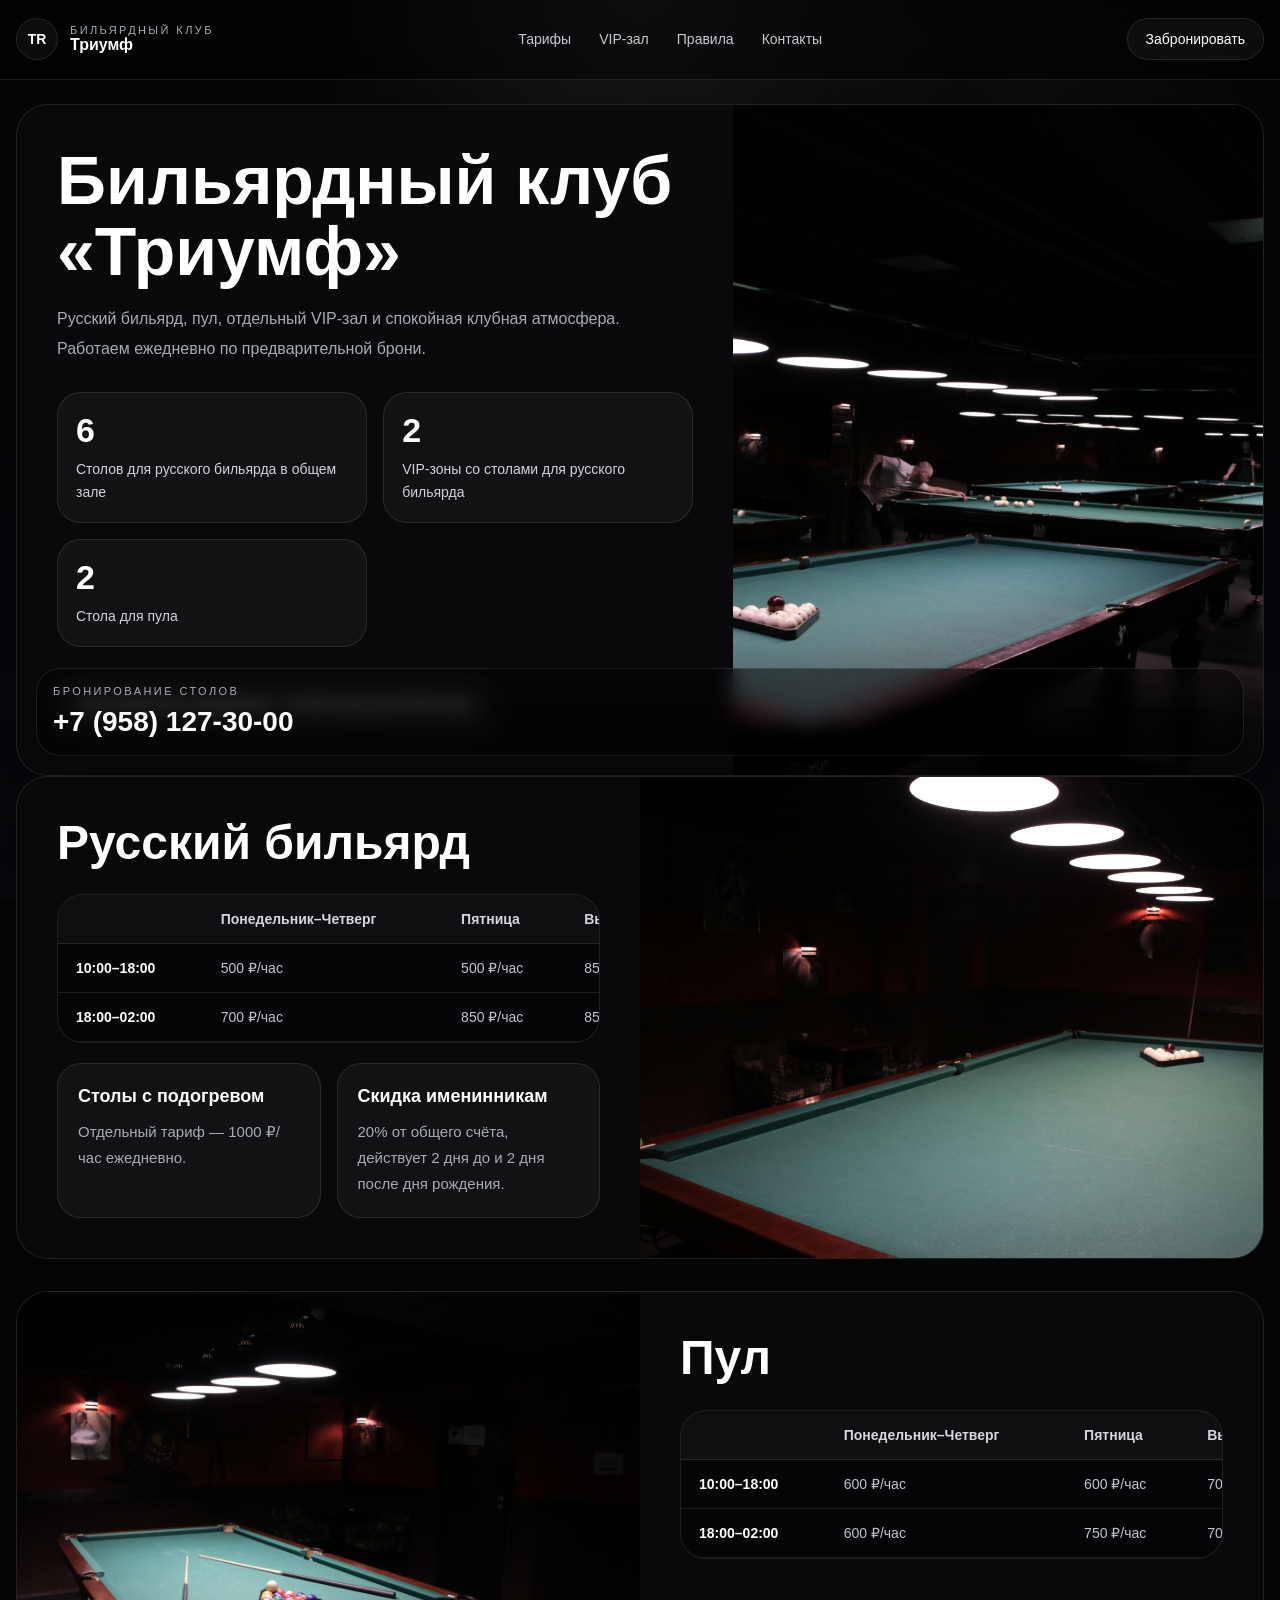
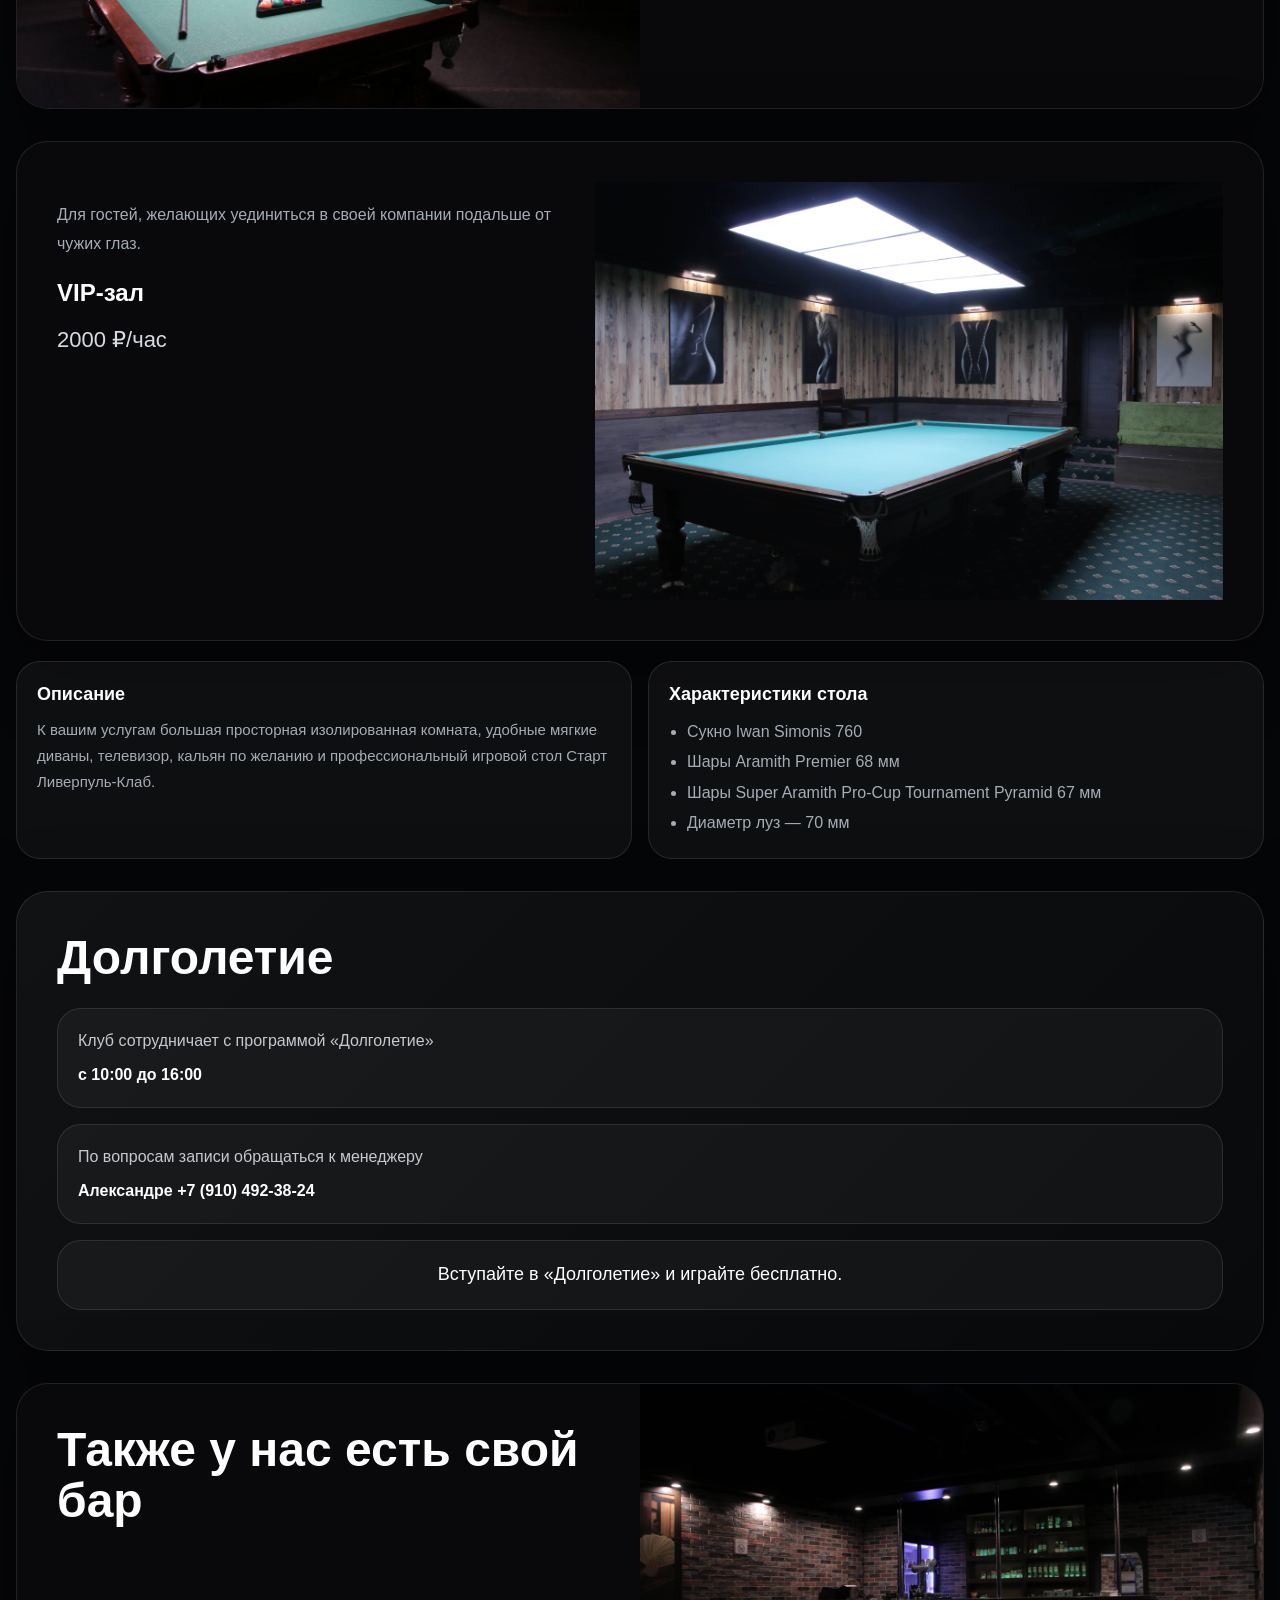
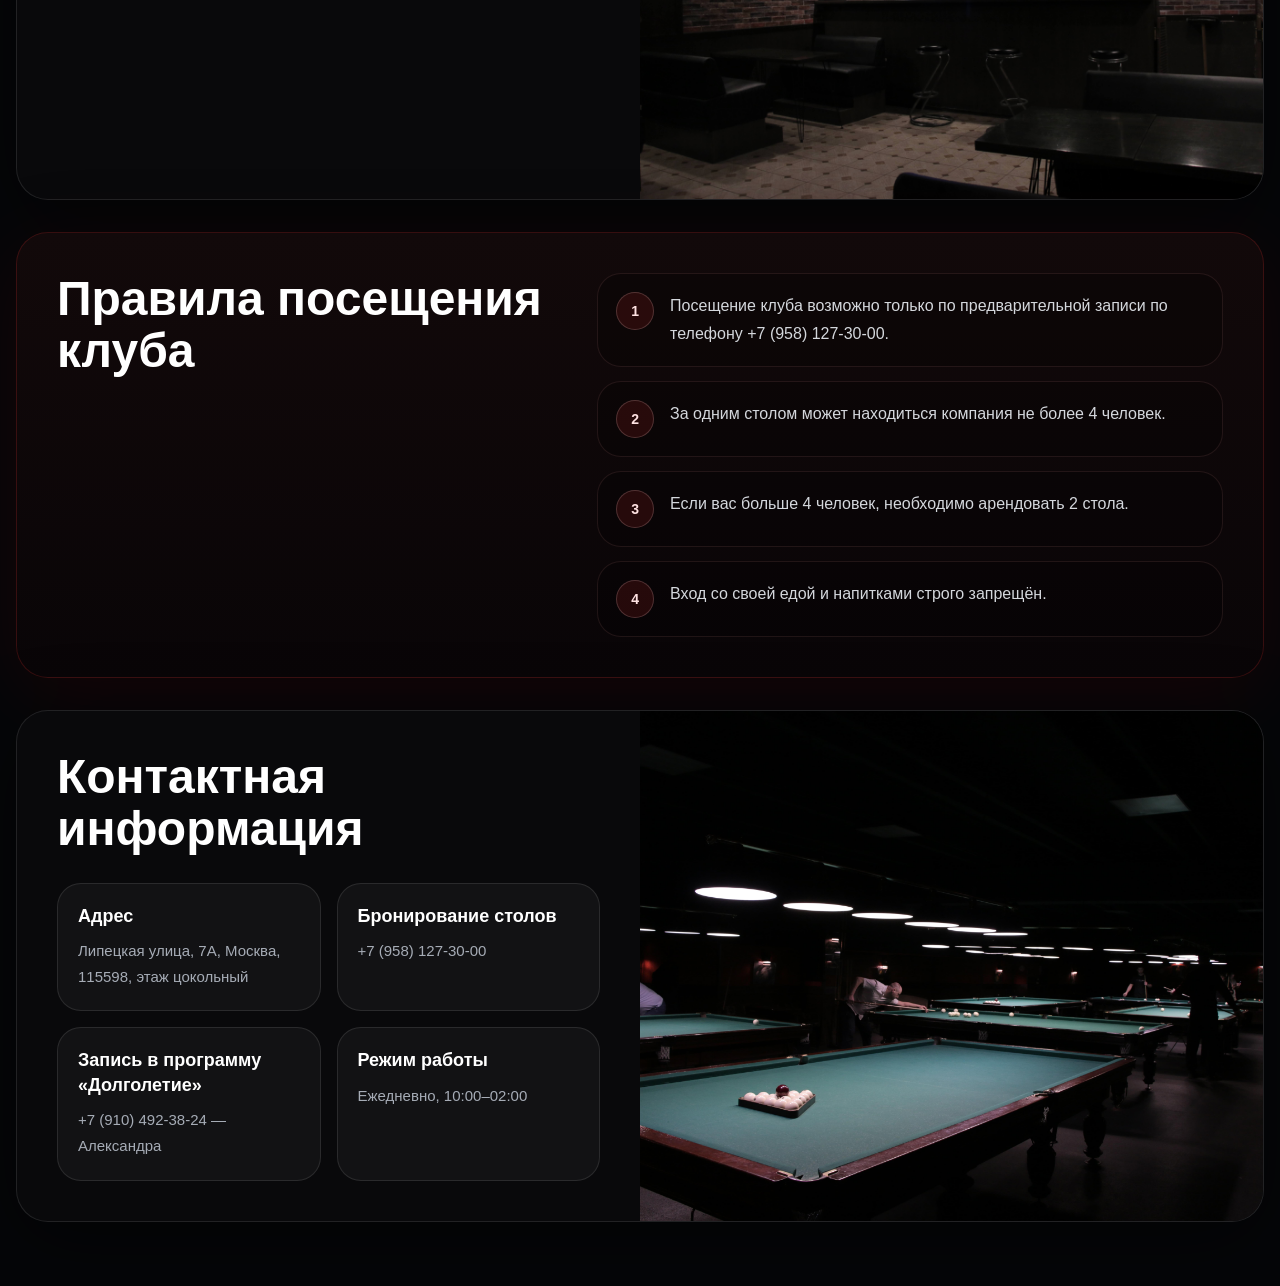
==== index.html @ 32a11c8e "Fix deploy" ====
<!doctype html>
<html lang="ru">
<head>
  <meta charset="UTF-8" />
  <meta name="viewport" content="width=device-width, initial-scale=1.0" />
  <meta name="description" content="Бильярдный клуб Триумф в Москве. Русский бильярд, пул, VIP-зал. Бронирование: +7 (958) 127-30-00. Липецкая улица 7А.">
  <title>Бильярдный клуб Триумф в Москве — русский бильярд, пул, VIP-зал</title>
  <link rel="stylesheet" href="style.css" />
</head>
<body>
  <!-- deploy test 1asdasd2фывфывфыв3 -->
  <div class="page-bg"></div>

  <header class="header">
    <div class="container header-inner">
      <a href="#top" class="logo">
        <span class="logo-mark">TR</span>
        <span class="logo-text">
          <span class="logo-top">Бильярдный клуб</span>
          <span class="logo-bottom">Триумф</span>
        </span>
      </a>

      <nav class="nav">
        <a href="#services">Тарифы</a>
        <a href="#vip">VIP-зал</a>
        <a href="#rules">Правила</a>
        <a href="#contacts">Контакты</a>
      </nav>

      <a href="tel:+79581273000" class="header-btn">Забронировать</a>

      <button class="burger" id="burgerBtn" aria-label="Открыть меню" aria-expanded="false">
        <span></span>
        <span></span>
        <span></span>
      </button>
    </div>

    <div class="mobile-menu" id="mobileMenu">
      <div class="mobile-menu-inner">
        <a href="#services" class="mobile-link">Тарифы</a>
        <a href="#vip" class="mobile-link">VIP-зал</a>
        <a href="#rules" class="mobile-link">Правила</a>
        <a href="#contacts" class="mobile-link">Контакты</a>
        <a href="tel:+79581273000" class="mobile-call">Позвонить в клуб</a>
      </div>
    </div>
  </header>

  <main id="top">
    <section class="hero section-first">
      <div class="container">
        <div class="hero-card">
          <div class="hero-grid">
            <div class="hero-content">
              <h1>Бильярдный клуб<br>«Триумф»</h1>
              <p class="hero-text">
                Русский бильярд, пул, отдельный VIP-зал и спокойная клубная атмосфера.
                Работаем ежедневно по предварительной брони.
              </p>

              <div class="stats-grid">
                <div class="stat-card">
                  <div class="stat-number">6</div>
                  <div class="stat-text">Столов для русского бильярда в общем зале</div>
                </div>
                <div class="stat-card">
                  <div class="stat-number">2</div>
                  <div class="stat-text">VIP-зоны со столами для русского бильярда</div>
                </div>
                <div class="stat-card">
                  <div class="stat-number">2</div>
                  <div class="stat-text">Стола для пула</div>
                </div>
              </div>

              <div class="work-badge">
                Клуб работает ежедневно с 10:00 утра до 02:00 ночи
              </div>
            </div>

            <div class="hero-image-wrap">
              <img src="images1/IMG_0149.JPG" alt="Бильярдный клуб Триумф" class="hero-image" loading="lazy>
              <div class="hero-overlay"></div>
              <div class="hero-contact">
                <div class="hero-contact-label">Бронирование столов</div>
                <div class="hero-contact-phone">+7 (958) 127-30-00</div>
              </div>
            </div>
          </div>
        </div>
      </div>
    </section>

    <section id="services" class="section">
      <div class="container">
        <div class="section-card">
          <div class="section-grid">
            <div class="section-info">
              <h2>Русский бильярд</h2>

              <div class="table-scroll">
                <table class="price-table">
                  <thead>
                    <tr>
                      <th></th>
                      <th>Понедельник–Четверг</th>
                      <th>Пятница</th>
                      <th>Выходные и праздники</th>
                    </tr>
                  </thead>
                  <tbody>
                    <tr>
                      <td>10:00–18:00</td>
                      <td>500 ₽/час</td>
                      <td>500 ₽/час</td>
                      <td>850 ₽/час</td>
                    </tr>
                    <tr>
                      <td>18:00–02:00</td>
                      <td>700 ₽/час</td>
                      <td>850 ₽/час</td>
                      <td>850 ₽/час</td>
                    </tr>
                  </tbody>
                </table>
              </div>

              <div class="small-cards two-cols">
                <div class="mini-card">
                  <div class="mini-title">Столы с подогревом</div>
                  <div class="mini-text">Отдельный тариф — 1000 ₽/час ежедневно.</div>
                </div>
                <div class="mini-card">
                  <div class="mini-title">Скидка именинникам</div>
                  <div class="mini-text">20% от общего счёта, действует 2 дня до и 2 дня после дня рождения.</div>
                </div>
              </div>
            </div>

            <div class="section-image-wrap">
              <img src="images1/IMG_0147.JPG" alt="Русский бильярд" class="section-image" loading="lazy>
              <div class="hero-overlay"></div>
            </div>
          </div>
        </div>
      </div>
    </section>

    <section class="section">
      <div class="container">
        <div class="section-card">
          <div class="section-grid reverse">
            <div class="section-info">
              <h2>Пул</h2>

              <div class="table-scroll">
                <table class="price-table">
                  <thead>
                    <tr>
                      <th></th>
                      <th>Понедельник–Четверг</th>
                      <th>Пятница</th>
                      <th>Выходные и праздники</th>
                    </tr>
                  </thead>
                  <tbody>
                    <tr>
                      <td>10:00–18:00</td>
                      <td>600 ₽/час</td>
                      <td>600 ₽/час</td>
                      <td>700 ₽/час</td>
                    </tr>
                    <tr>
                      <td>18:00–02:00</td>
                      <td>600 ₽/час</td>
                      <td>750 ₽/час</td>
                      <td>700 ₽/час</td>
                    </tr>
                  </tbody>
                </table>
              </div>
            </div>

            <div class="section-image-wrap">
              <img src="images1/IMG_0196.jpg" alt="Пул" class="section-image" loading="lazy>
              <div class="hero-overlay"></div>
            </div>
          </div>
        </div>
      </div>
    </section>

    <section id="vip" class="section">
      <div class="container">
        <div class="section-card vip-card">
          <div class="vip-top">
            <div class="vip-head">
              <p class="section-text">
                Для гостей, желающих уединиться в своей компании подальше от чужих глаз.
              </p>
              <h2>VIP-зал</h2>
              <div class="vip-price">2000 ₽/час</div>
            </div>

            <div class="section-image-wrap">
              <img src="images1/IMG_0189.jpg" alt="VIP зал" class="section-image" loading="lazy>
              <div class="hero-overlay"></div>
            </div>
          </div>

          <div class="small-cards two-cols">
            <div class="mini-card">
              <div class="mini-title">Описание</div>
              <div class="mini-text">
                К вашим услугам большая просторная изолированная комната, удобные мягкие диваны,
                телевизор, кальян по желанию и профессиональный игровой стол Старт Ливерпуль-Клаб.
              </div>
            </div>

            <div class="mini-card">
              <div class="mini-title">Характеристики стола</div>
              <ul class="feature-list">
                <li>Сукно Iwan Simonis 760</li>
                <li>Шары Aramith Premier 68 мм</li>
                <li>Шары Super Aramith Pro-Cup Tournament Pyramid 67 мм</li>
                <li>Диаметр луз — 70 мм</li>
              </ul>
            </div>
          </div>
        </div>
      </div>
    </section>

    <section class="section">
      <div class="container">
  <div class="longlife-card full">
          <h2>Долголетие</h2>

          <div class="info-stack">
            <div class="info-item">
              Клуб сотрудничает с программой «Долголетие»
              <strong>с 10:00 до 16:00</strong>
            </div>
            <div class="info-item">
              По вопросам записи обращаться к менеджеру
              <strong>Александре +7 (910) 492-38-24</strong>
            </div>
            <div class="info-item center">
              Вступайте в «Долголетие» и играйте бесплатно.
            </div>
          </div>
        </div>

        <!-- <div class="image-box">
          <img src="images1/IMG_0169.JPG" alt="Зона отдыха клуба">
        </div> -->
      </div>
    </section>
    <section class="section">
  <div class="container">
    <div class="section-card">
      <div class="section-grid">
        
        <div class="section-info">
          <h2>Также у нас есть свой бар</h2>
        </div>

        <div class="section-image-wrap">
          <img src="images1/IMG_0169.JPG" alt="Бар клуба" class="section-image" loading="lazy>
          <div class="hero-overlay"></div>
        </div>

      </div>
    </div>
  </div>
</section>

    <section id="rules" class="section">
      <div class="container">
        <div class="rules-card">
          <div class="rules-grid">
            <div>
              <h2>Правила посещения клуба</h2>
            </div>

            <div class="rules-list">
              <div class="rule-item">
                <span class="rule-num">1</span>
                <p>Посещение клуба возможно только по предварительной записи по телефону +7 (958) 127-30-00.</p>
              </div>
              <div class="rule-item">
                <span class="rule-num">2</span>
                <p>За одним столом может находиться компания не более 4 человек.</p>
              </div>
              <div class="rule-item">
                <span class="rule-num">3</span>
                <p>Если вас больше 4 человек, необходимо арендовать 2 стола.</p>
              </div>
              <div class="rule-item">
                <span class="rule-num">4</span>
                <p>Вход со своей едой и напитками строго запрещён.</p>
              </div>
            </div>
          </div>
        </div>
      </div>
    </section>

    <section id="contacts" class="section section-last">
      <div class="container">
        <div class="section-card">
          <div class="section-grid">
            <div class="section-info">
              <h2>Контактная информация</h2>

              <div class="contact-grid">
                <a class="contact-card" href="https://yandex.ru/maps/org/triumf/226048366795/?ll=37.682772%2C55.583632&z=17.05" target="_blank" rel="noreferrer">
                  <div class="mini-title">Адрес</div>
                  <div class="mini-text">Липецкая улица, 7А, Москва, 115598, этаж цокольный</div>
                </a>

                <a class="contact-card" href="tel:+79581273000">
                  <div class="mini-title">Бронирование столов</div>
                  <div class="mini-text">+7 (958) 127-30-00</div>
                </a>

                <div class="contact-card">
                  <div class="mini-title">Запись в программу «Долголетие»</div>
                  <div class="mini-text">+7 (910) 492-38-24 — Александра</div>
                </div>

                <div class="contact-card">
                  <div class="mini-title">Режим работы</div>
                  <div class="mini-text">Ежедневно, 10:00–02:00</div>
                </div>
              </div>
            </div>

            <div class="section-image-wrap">
              <img src="images1/IMG_0149.JPG" alt="Интерьер клуба" class="section-image" loading="lazy>
              <div class="hero-overlay"></div>
            </div>
          </div>
        </div>
      </div>
    </section>
  </main>

  <script src="script.js"></script>
</body>
</html>
---- style.css ----
:root {
  --bg: #050608;
  --card: rgba(255, 255, 255, 0.04);
  --card-strong: rgba(255, 255, 255, 0.06);
  --border: rgba(255, 255, 255, 0.1);
  --text: #ffffff;
  --muted: #a6acb6;
  --muted-2: #c6c9cf;
}

* {
  box-sizing: border-box;
}

html {
  scroll-behavior: smooth;
}

body {
  margin: 0;
  background: var(--bg);
  color: var(--text);
  font-family: Arial, Helvetica, sans-serif;
  overflow-x: hidden;
}

img {
  display: block;
  width: 100%;
  max-width: 100%;
}

button {
  font: inherit;
}

.page-bg {
  position: fixed;
  inset: 0;
  pointer-events: none;
  background:
    radial-gradient(circle at top, rgba(255,255,255,0.08), transparent 30%),
    radial-gradient(circle at 80% 20%, rgba(255,255,255,0.04), transparent 20%),
    linear-gradient(180deg, #050608 0%, #050608 35%, #08090c 100%);
  z-index: 0;
}

.container {
  width: min(1280px, calc(100% - 32px));
  margin: 0 auto;
  position: relative;
  z-index: 2;
}

.section {
  padding: 0 0 32px;
}

.section-first {
  padding-top: 24px;
}

.section-last {
  padding-bottom: 64px;
}

.header {
  position: sticky;
  top: 0;
  z-index: 50;
  backdrop-filter: blur(16px);
  background: rgba(0, 0, 0, 0.45);
  border-bottom: 1px solid var(--border);
}

.header-inner {
  min-height: 78px;
  display: flex;
  align-items: center;
  justify-content: space-between;
  gap: 18px;
}

.logo {
  display: flex;
  align-items: center;
  gap: 12px;
  color: var(--text);
  text-decoration: none;
  min-width: 0;
}

.logo-mark {
  width: 42px;
  height: 42px;
  border-radius: 50%;
  display: flex;
  align-items: center;
  justify-content: center;
  background: var(--card);
  border: 1px solid var(--border);
  font-size: 14px;
  font-weight: 700;
  flex: 0 0 42px;
}

.logo-text {
  display: flex;
  flex-direction: column;
  min-width: 0;
}

.logo-top {
  font-size: 11px;
  letter-spacing: 0.22em;
  text-transform: uppercase;
  color: var(--muted);
}

.logo-bottom {
  font-size: 16px;
  font-weight: 600;
}

.nav {
  display: flex;
  align-items: center;
  gap: 28px;
}

.nav a {
  color: var(--muted-2);
  text-decoration: none;
  font-size: 14px;
  transition: 0.25s ease;
}

.nav a:hover {
  color: var(--text);
}

.header-btn {
  text-decoration: none;
  color: var(--text);
  padding: 12px 18px;
  border-radius: 999px;
  background: var(--card);
  border: 1px solid var(--border);
  transition: 0.25s ease;
  font-size: 14px;
  white-space: nowrap;
}

.header-btn:hover {
  background: var(--card-strong);
}

.burger {
  display: none;
  width: 46px;
  height: 46px;
  border-radius: 50%;
  border: 1px solid var(--border);
  background: var(--card);
  align-items: center;
  justify-content: center;
  flex-direction: column;
  gap: 5px;
  cursor: pointer;
  flex: 0 0 46px;
}

.burger span {
  width: 18px;
  height: 2px;
  background: #fff;
  border-radius: 10px;
  transition: 0.3s ease;
}

.burger.active span:nth-child(1) {
  transform: translateY(7px) rotate(45deg);
}

.burger.active span:nth-child(2) {
  opacity: 0;
}

.burger.active span:nth-child(3) {
  transform: translateY(-7px) rotate(-45deg);
}

.mobile-menu {
  max-height: 0;
  overflow: hidden;
  transition: max-height 0.35s ease;
  border-top: 1px solid transparent;
}

.mobile-menu.open {
  max-height: 400px;
  border-top-color: var(--border);
}

.mobile-menu-inner {
  display: flex;
  flex-direction: column;
  gap: 12px;
  padding: 14px 16px 18px;
}

.mobile-link,
.mobile-call {
  color: var(--text);
  text-decoration: none;
  padding: 14px 16px;
  border: 1px solid var(--border);
  border-radius: 18px;
  background: var(--card);
}

.mobile-call {
  text-align: center;
}

.hero-card,
.section-card,
.rules-card,
.longlife-card,
.image-box {
  overflow: hidden;
  border-radius: 32px;
  border: 1px solid var(--border);
  background: rgba(10, 10, 13, 0.92);
  box-shadow: 0 20px 80px rgba(0,0,0,0.45);
}

.hero-grid,
.section-grid {
  display: grid;
  grid-template-columns: 1fr;
}

.section-grid > *,
.hero-grid > * {
  min-width: 0;
}

.hero-content,
.section-info {
  padding: 28px;
  min-width: 0;
}

.hero-content h1 {
  margin: 0;
  font-size: clamp(34px, 7vw, 68px);
  line-height: 1.04;
  word-break: break-word;
}

.hero-text,
.section-text {
  margin-top: 18px;
  color: var(--muted);
  font-size: 16px;
  line-height: 1.85;
  max-width: 720px;
}

.stats-grid {
  display: grid;
  grid-template-columns: 1fr;
  gap: 16px;
  margin-top: 28px;
}

.stat-card,
.mini-card,
.contact-card,
.info-item,
.rule-item {
  border: 1px solid var(--border);
  background: var(--card);
  border-radius: 24px;
}

.stat-card {
  padding: 18px;
}

.stat-number {
  font-size: 34px;
  font-weight: 700;
  margin-bottom: 8px;
}

.stat-text {
  color: #d2d4d9;
  font-size: 14px;
  line-height: 1.65;
}

.work-badge {
  margin-top: 28px;
  width: fit-content;
  max-width: 100%;
  padding: 16px 20px;
  border-radius: 18px;
  border: 1px solid var(--border);
  background: var(--card);
  color: #dde1e7;
  line-height: 1.6;
}

.hero-image-wrap,
.section-image-wrap {
  position: relative;
  min-height: 360px;
}

.hero-image,
.section-image,
.image-box img {
  width: 100%;
  height: 100%;
  object-fit: cover;
}

.hero-overlay {
  position: absolute;
  inset: 0;
  background: linear-gradient(to top, rgba(0,0,0,0.85), rgba(0,0,0,0.18), transparent);
}

.hero-contact {
  position: absolute;
  left: 20px;
  right: 20px;
  bottom: 20px;
  padding: 16px;
  border-radius: 24px;
  border: 1px solid var(--border);
  background: rgba(0,0,0,0.45);
  backdrop-filter: blur(10px);
}

.hero-contact-label {
  color: var(--muted);
  font-size: 11px;
  letter-spacing: 0.22em;
  text-transform: uppercase;
}

.hero-contact-phone {
  margin-top: 8px;
  font-size: 28px;
  font-weight: 600;
  line-height: 1.2;
  word-break: break-word;
}

.section-info h2,
.longlife-card h2,
.rules-card h2 {
  margin: 0;
  font-size: clamp(28px, 4.5vw, 48px);
  line-height: 1.08;
  word-break: break-word;
}

.table-scroll {
  margin-top: 26px;
  width: 100%;
  max-width: 100%;
  overflow-x: auto;
  overflow-y: hidden;
  -webkit-overflow-scrolling: touch;
  border-radius: 26px;
  border: 1px solid var(--border);
  background: rgba(0,0,0,0.35);
}

.price-table {
  border-collapse: collapse;
  min-width: 760px;
  width: max-content;
}

.price-table thead tr {
  background: rgba(255,255,255,0.04);
}

.price-table th,
.price-table td {
  padding: 16px 18px;
  border-bottom: 1px solid var(--border);
  text-align: left;
  font-size: 14px;
  white-space: nowrap;
}

.price-table th {
  color: #d4d7dc;
  font-weight: 600;
}

.price-table td {
  color: #c0c6cf;
}

.price-table tbody tr td:first-child {
  color: #ffffff;
  font-weight: 600;
}

.small-cards {
  margin-top: 20px;
  display: grid;
  gap: 16px;
}

.two-cols {
  grid-template-columns: 1fr;
}

.mini-card,
.contact-card {
  padding: 20px;
}

.contact-card {
  display: block;
  text-decoration: none;
  color: inherit;
  transition: 0.25s ease;
}

.contact-card:hover {
  background: rgba(255,255,255,0.06);
}

.mini-title {
  font-size: 18px;
  font-weight: 600;
  color: #ffffff;
  margin-bottom: 10px;
  line-height: 1.35;
}

.mini-text {
  color: var(--muted);
  line-height: 1.75;
  font-size: 15px;
}

.vip-card {
  padding: 28px;
}

.vip-top {
  display: grid;
  grid-template-columns: 1fr;
  gap: 24px;
}

.vip-price {
  margin-top: 12px;
  font-size: 22px;
  color: #d6dae1;
}

.slider {
  position: relative;
  overflow: hidden;
  border-radius: 26px;
  border: 1px solid var(--border);
  background: rgba(0,0,0,0.3);
}

.slider-track {
  position: relative;
  width: 100%;
  min-height: 240px;
}

.slide {
  display: none;
}

.slide.active {
  display: block;
}

.slide img {
  width: 100%;
  height: 240px;
  object-fit: cover;
}

.slider-btn {
  position: absolute;
  top: 50%;
  transform: translateY(-50%);
  width: 44px;
  height: 44px;
  border-radius: 50%;
  border: 1px solid rgba(255,255,255,0.18);
  background: rgba(0,0,0,0.45);
  color: white;
  font-size: 28px;
  line-height: 1;
  cursor: pointer;
  z-index: 2;
}

.slider-btn-prev {
  left: 12px;
}

.slider-btn-next {
  right: 12px;
}

.slider-dots {
  position: absolute;
  left: 50%;
  bottom: 12px;
  transform: translateX(-50%);
  display: flex;
  gap: 8px;
  z-index: 2;
}

.dot {
  width: 10px;
  height: 10px;
  border-radius: 50%;
  border: 0;
  background: rgba(255,255,255,0.35);
  cursor: pointer;
  padding: 0;
}

.dot.active {
  background: #fff;
}

.feature-list {
  margin: 0;
  padding-left: 18px;
  color: var(--muted);
  line-height: 1.9;
}

.split-layout {
  display: grid;
  grid-template-columns: 1fr;
  gap: 24px;
}

.longlife-card {
  padding: 28px;
  background: linear-gradient(135deg, rgba(255,255,255,0.05), rgba(255,255,255,0.02));
}

.info-stack {
  margin-top: 24px;
  display: grid;
  gap: 16px;
}

.info-item {
  padding: 18px 20px;
  color: var(--muted-2);
  line-height: 1.75;
}

.info-item strong {
  display: block;
  margin-top: 6px;
  color: var(--text);
}

.info-item.center {
  text-align: center;
  font-size: 18px;
  color: #fff;
}

.image-box {
  min-height: 300px;
}

.rules-card {
  padding: 28px;
  background: linear-gradient(180deg, #12090a 0%, #090507 100%);
  border-color: rgba(124, 29, 29, 0.4);
  box-shadow: 0 20px 80px rgba(68, 0, 0, 0.25);
}

.rules-grid {
  display: grid;
  grid-template-columns: 1fr;
  gap: 28px;
}

.rules-list {
  display: grid;
  gap: 14px;
}

.rule-item {
  display: flex;
  align-items: flex-start;
  gap: 16px;
  padding: 18px;
  background: rgba(0,0,0,0.24);
  border-color: rgba(252, 165, 165, 0.1);
}

.rule-item p {
  margin: 0;
  color: #d4d7dc;
  line-height: 1.75;
}

.rule-num {
  width: 38px;
  height: 38px;
  border-radius: 50%;
  flex: 0 0 38px;
  display: flex;
  align-items: center;
  justify-content: center;
  border: 1px solid rgba(254, 202, 202, 0.2);
  background: rgba(127, 29, 29, 0.25);
  color: #fee2e2;
  font-size: 14px;
  font-weight: 700;
}

.contact-grid {
  margin-top: 28px;
  display: grid;
  gap: 16px;
}

@media (min-width: 700px) {
  .stats-grid,
  .two-cols,
  .contact-grid {
    grid-template-columns: repeat(2, 1fr);
  }
}

@media (min-width: 1024px) {
  .hero-grid {
    grid-template-columns: 1.15fr 0.85fr;
  }

  .section-grid {
    grid-template-columns: 1fr 1fr;
  }

  .reverse .section-info {
    order: 2;
  }

  .reverse .section-image-wrap {
    order: 1;
  }

  .hero-content,
  .section-info,
  .vip-card,
  .longlife-card,
  .rules-card {
    padding: 40px;
  }

  .vip-top {
    grid-template-columns: 0.9fr 1.1fr;
    align-items: start;
  }

  .split-layout {
    grid-template-columns: 1fr 0.88fr;
  }

  .rules-grid {
    grid-template-columns: 0.9fr 1.1fr;
  }

  .contact-grid {
    grid-template-columns: repeat(2, 1fr);
  }

  .slide img {
    height: 320px;
  }
}

@media (max-width: 900px) {
  .nav,
  .header-btn {
    display: none;
  }

  .burger {
    display: inline-flex;
  }
}

@media (max-width: 640px) {
  .container {
    width: min(100% - 20px, 1280px);
  }

  .hero-contact-phone {
    font-size: 22px;
  }

  .hero-content,
  .section-info,
  .vip-card,
  .longlife-card,
  .rules-card {
    padding: 22px;
  }

  .work-badge {
    width: 100%;
  }

  .price-table {
    min-width: 720px;
  }

  .slide img {
    height: 220px;
  }
}

@media (max-width: 380px) {
  .container {
    width: calc(100% - 14px);
  }

  .header-inner {
    gap: 10px;
    min-height: 68px;
  }

  .logo-mark {
    width: 38px;
    height: 38px;
    flex-basis: 38px;
  }

  .logo-top {
    font-size: 9px;
    letter-spacing: 0.16em;
  }

  .logo-bottom {
    font-size: 14px;
  }

  .burger {
    width: 42px;
    height: 42px;
    flex-basis: 42px;
  }

  .hero-content,
  .section-info,
  .vip-card,
  .longlife-card,
  .rules-card {
    padding: 16px;
  }

  .hero-content h1 {
    font-size: 30px;
  }

  .hero-text,
  .section-text,
  .mini-text,
  .rule-item p,
  .info-item {
    font-size: 14px;
    line-height: 1.65;
  }

  .hero-contact {
    left: 12px;
    right: 12px;
    bottom: 12px;
    padding: 12px;
    border-radius: 18px;
  }

  .hero-contact-label {
    font-size: 9px;
    letter-spacing: 0.12em;
  }

  .hero-contact-phone {
    font-size: 18px;
  }

  .stat-card,
  .mini-card,
  .contact-card,
  .info-item,
  .rule-item {
    border-radius: 18px;
  }

  .stat-card,
  .mini-card,
  .contact-card,
  .info-item,
  .rule-item {
    padding: 14px;
  }

  .stat-number {
    font-size: 28px;
  }

  .mini-title {
    font-size: 16px;
  }

  .work-badge {
    padding: 14px;
    font-size: 14px;
  }

  .rule-item {
    gap: 12px;
  }

  .rule-num {
    width: 32px;
    height: 32px;
    flex-basis: 32px;
    font-size: 12px;
  }

  .slider-btn {
    width: 38px;
    height: 38px;
    font-size: 24px;
  }

  .slider-btn-prev {
    left: 8px;
  }

  .slider-btn-next {
    right: 8px;
  }

  .slide img {
    height: 190px;
  }

  .price-table {
    min-width: 680px;
  }

  .price-table th,
  .price-table td {
    padding: 14px 14px;
    font-size: 13px;
  }

  .section-card,
  .hero-card,
  .rules-card,
  .longlife-card,
  .image-box {
    border-radius: 22px;
  }

  .table-scroll {
    border-radius: 18px;
  }
}

@media (max-width: 340px) {
  .hero-content h1 {
    font-size: 27px;
  }

  .hero-contact-phone {
    font-size: 16px;
  }

  .price-table {
    min-width: 640px;
  }

  .price-table th,
  .price-table td {
    padding: 12px;
    font-size: 12px;
  }
}
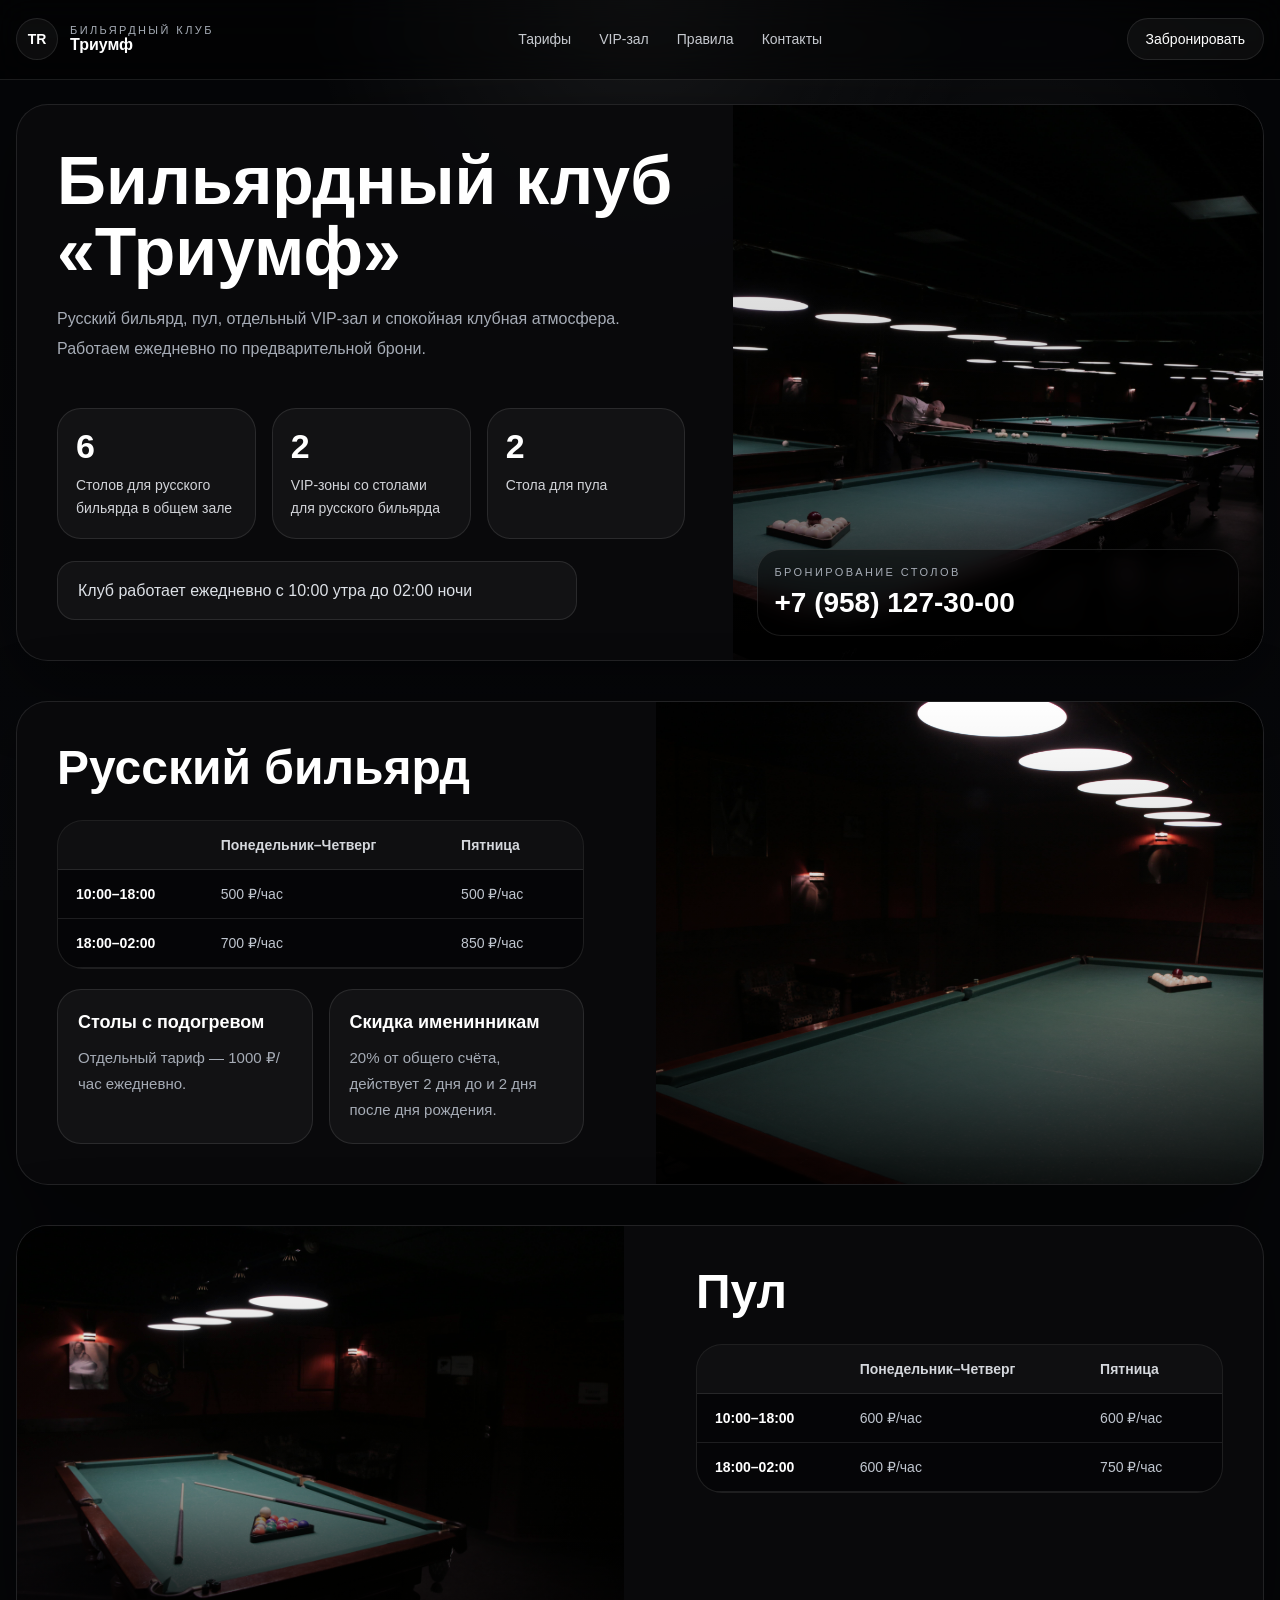
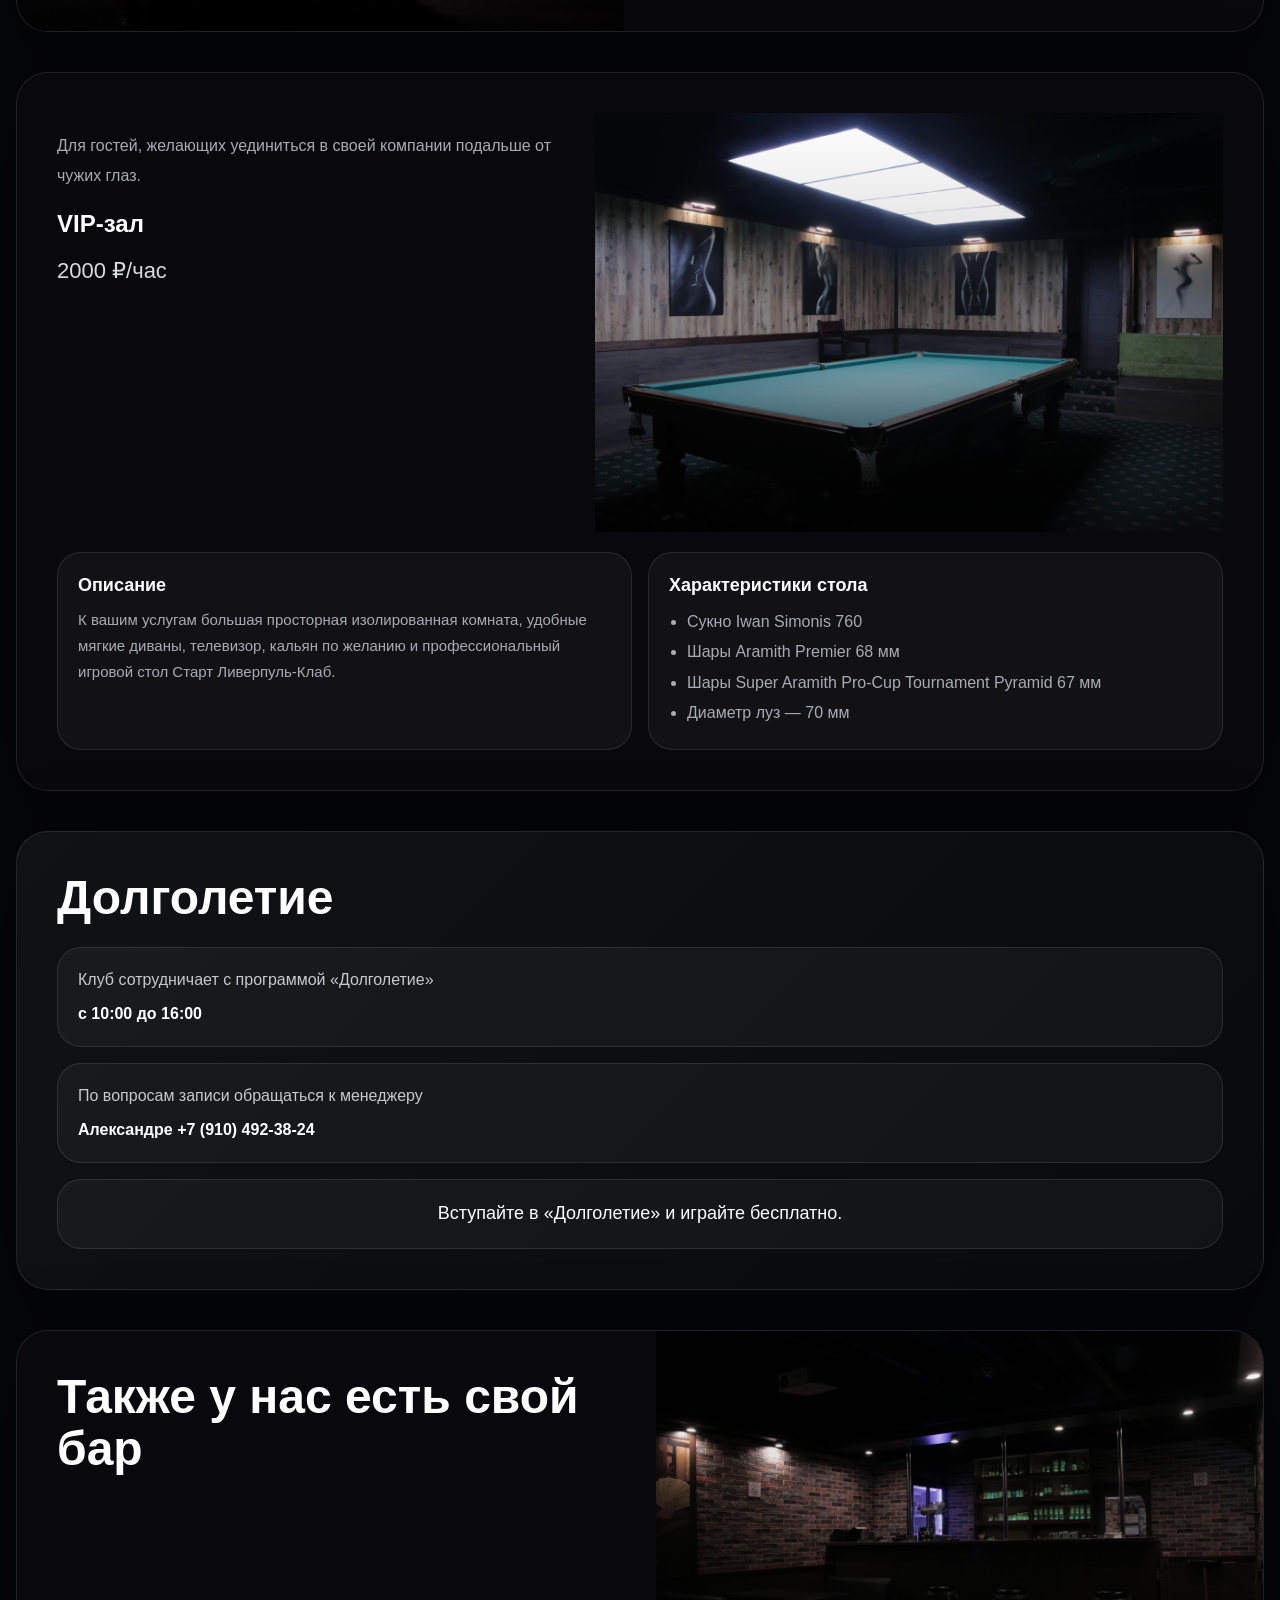
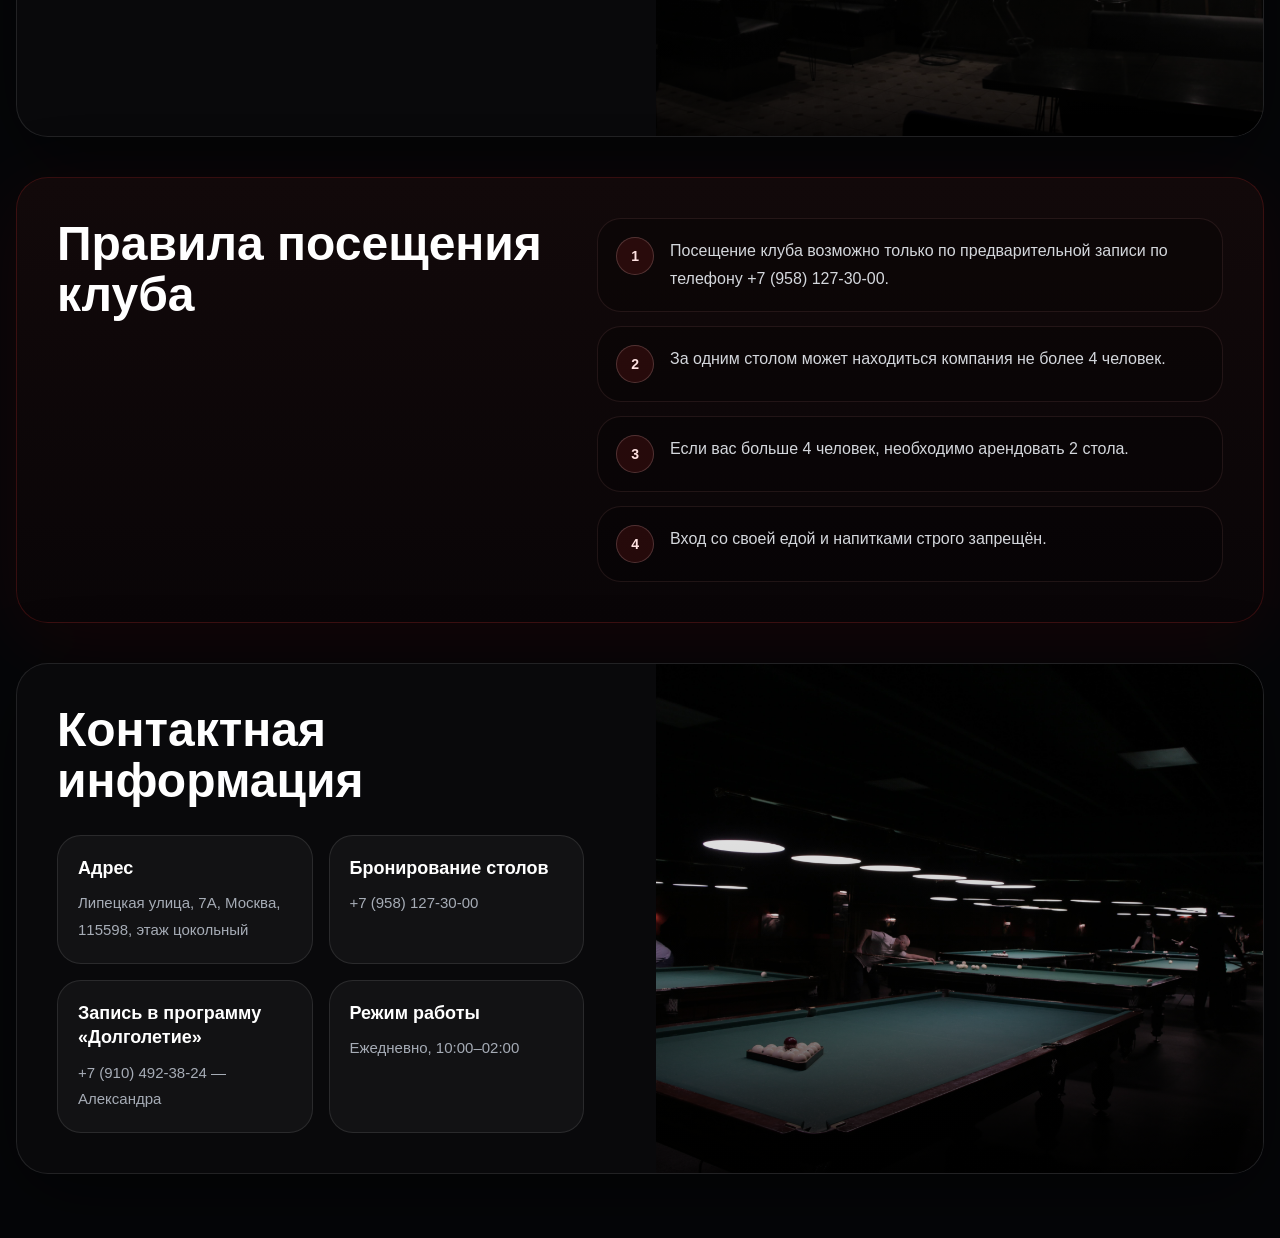
==== commit 3a95a8ed: "Fixed bugs" ====
--- a/index.html
+++ b/index.html
@@ -8,7 +8,6 @@
   <link rel="stylesheet" href="style.css" />
 </head>
 <body>
-  <!-- deploy test 1asdasd2фывфывфыв3 -->
   <div class="page-bg"></div>
 
   <header class="header">
@@ -81,7 +80,7 @@
             </div>
 
             <div class="hero-image-wrap">
-              <img src="images1/IMG_0149.JPG" alt="Бильярдный клуб Триумф" class="hero-image" loading="lazy>
+              <img src="images1/IMG_0149.JPG" alt="Бильярдный клуб Триумф" class="hero-image" loading="lazy">
               <div class="hero-overlay"></div>
               <div class="hero-contact">
                 <div class="hero-contact-label">Бронирование столов</div>
@@ -140,7 +139,7 @@
             </div>
 
             <div class="section-image-wrap">
-              <img src="images1/IMG_0147.JPG" alt="Русский бильярд" class="section-image" loading="lazy>
+              <img src="images1/IMG_0147.JPG" alt="Русский бильярд" class="section-image" loading="lazy">
               <div class="hero-overlay"></div>
             </div>
           </div>
@@ -184,7 +183,7 @@
             </div>
 
             <div class="section-image-wrap">
-              <img src="images1/IMG_0196.jpg" alt="Пул" class="section-image" loading="lazy>
+              <img src="images1/IMG_0196.jpg" alt="Пул" class="section-image" loading="lazy">
               <div class="hero-overlay"></div>
             </div>
           </div>
@@ -205,7 +204,7 @@
             </div>
 
             <div class="section-image-wrap">
-              <img src="images1/IMG_0189.jpg" alt="VIP зал" class="section-image" loading="lazy>
+              <img src="images1/IMG_0189.jpg" alt="VIP зал" class="section-image" loading="lazy">
               <div class="hero-overlay"></div>
             </div>
           </div>
@@ -235,7 +234,7 @@
 
     <section class="section">
       <div class="container">
-  <div class="longlife-card full">
+        <div class="longlife-card full">
           <h2>Долголетие</h2>
 
           <div class="info-stack">
@@ -252,30 +251,25 @@
             </div>
           </div>
         </div>
-
-        <!-- <div class="image-box">
-          <img src="images1/IMG_0169.JPG" alt="Зона отдыха клуба">
-        </div> -->
-      </div>
-    </section>
+      </div>
+    </section>
+
     <section class="section">
-  <div class="container">
-    <div class="section-card">
-      <div class="section-grid">
-        
-        <div class="section-info">
-          <h2>Также у нас есть свой бар</h2>
-        </div>
-
-        <div class="section-image-wrap">
-          <img src="images1/IMG_0169.JPG" alt="Бар клуба" class="section-image" loading="lazy>
-          <div class="hero-overlay"></div>
-        </div>
-
-      </div>
-    </div>
-  </div>
-</section>
+      <div class="container">
+        <div class="section-card">
+          <div class="section-grid">
+            <div class="section-info">
+              <h2>Также у нас есть свой бар</h2>
+            </div>
+
+            <div class="section-image-wrap">
+              <img src="images1/IMG_0169.JPG" alt="Бар клуба" class="section-image" loading="lazy">
+              <div class="hero-overlay"></div>
+            </div>
+          </div>
+        </div>
+      </div>
+    </section>
 
     <section id="rules" class="section">
       <div class="container">
@@ -339,7 +333,7 @@
             </div>
 
             <div class="section-image-wrap">
-              <img src="images1/IMG_0149.JPG" alt="Интерьер клуба" class="section-image" loading="lazy>
+              <img src="images1/IMG_0149.JPG" alt="Интерьер клуба" class="section-image" loading="lazy">
               <div class="hero-overlay"></div>
             </div>
           </div>
--- a/style.css
+++ b/style.css
@@ -53,11 +53,15 @@
 }
 
 .section {
-  padding: 0 0 32px;
+  padding: 0 0 40px;
 }
 
 .section-first {
   padding-top: 24px;
+}
+
+.hero.section-first {
+  padding-bottom: 40px;
 }
 
 .section-last {
@@ -235,10 +239,17 @@
   box-shadow: 0 20px 80px rgba(0,0,0,0.45);
 }
 
-.hero-grid,
+.hero-grid {
+  display: grid;
+  grid-template-columns: 1fr;
+  align-items: stretch;
+  gap: 0;
+}
+
 .section-grid {
   display: grid;
   grid-template-columns: 1fr;
+  gap: 24px;
 }
 
 .section-grid > *,
@@ -250,6 +261,12 @@
 .section-info {
   padding: 28px;
   min-width: 0;
+}
+
+.hero-content {
+  display: flex;
+  flex-direction: column;
+  justify-content: space-between;
 }
 
 .hero-content h1 {
@@ -303,8 +320,8 @@
 
 .work-badge {
   margin-top: 28px;
-  width: fit-content;
-  max-width: 100%;
+  width: 100%;
+  max-width: 560px;
   padding: 16px 20px;
   border-radius: 18px;
   border: 1px solid var(--border);
@@ -317,6 +334,7 @@
 .section-image-wrap {
   position: relative;
   min-height: 360px;
+  overflow: hidden;
 }
 
 .hero-image,
@@ -343,6 +361,7 @@
   border: 1px solid var(--border);
   background: rgba(0,0,0,0.45);
   backdrop-filter: blur(10px);
+  z-index: 3;
 }
 
 .hero-contact-label {
@@ -470,82 +489,6 @@
   color: #d6dae1;
 }
 
-.slider {
-  position: relative;
-  overflow: hidden;
-  border-radius: 26px;
-  border: 1px solid var(--border);
-  background: rgba(0,0,0,0.3);
-}
-
-.slider-track {
-  position: relative;
-  width: 100%;
-  min-height: 240px;
-}
-
-.slide {
-  display: none;
-}
-
-.slide.active {
-  display: block;
-}
-
-.slide img {
-  width: 100%;
-  height: 240px;
-  object-fit: cover;
-}
-
-.slider-btn {
-  position: absolute;
-  top: 50%;
-  transform: translateY(-50%);
-  width: 44px;
-  height: 44px;
-  border-radius: 50%;
-  border: 1px solid rgba(255,255,255,0.18);
-  background: rgba(0,0,0,0.45);
-  color: white;
-  font-size: 28px;
-  line-height: 1;
-  cursor: pointer;
-  z-index: 2;
-}
-
-.slider-btn-prev {
-  left: 12px;
-}
-
-.slider-btn-next {
-  right: 12px;
-}
-
-.slider-dots {
-  position: absolute;
-  left: 50%;
-  bottom: 12px;
-  transform: translateX(-50%);
-  display: flex;
-  gap: 8px;
-  z-index: 2;
-}
-
-.dot {
-  width: 10px;
-  height: 10px;
-  border-radius: 50%;
-  border: 0;
-  background: rgba(255,255,255,0.35);
-  cursor: pointer;
-  padding: 0;
-}
-
-.dot.active {
-  background: #fff;
-}
-
 .feature-list {
   margin: 0;
   padding-left: 18px;
@@ -562,6 +505,11 @@
 .longlife-card {
   padding: 28px;
   background: linear-gradient(135deg, rgba(255,255,255,0.05), rgba(255,255,255,0.02));
+}
+
+.longlife-card.full {
+  width: 100%;
+  max-width: 100%;
 }
 
 .info-stack {
@@ -656,11 +604,13 @@
 
 @media (min-width: 1024px) {
   .hero-grid {
-    grid-template-columns: 1.15fr 0.85fr;
+    grid-template-columns: minmax(0, 1.15fr) minmax(340px, 0.85fr);
+    align-items: stretch;
   }
 
   .section-grid {
     grid-template-columns: 1fr 1fr;
+    gap: 32px;
   }
 
   .reverse .section-info {
@@ -679,6 +629,31 @@
     padding: 40px;
   }
 
+  .hero-content {
+    min-height: 100%;
+    padding-right: 48px;
+  }
+
+  .hero-image-wrap {
+    min-height: 100%;
+  }
+
+  .stats-grid {
+    grid-template-columns: repeat(3, 1fr);
+    align-items: stretch;
+  }
+
+  .work-badge {
+    margin-top: 22px;
+    max-width: 520px;
+  }
+
+  .hero-contact {
+    left: 24px;
+    right: 24px;
+    bottom: 24px;
+  }
+
   .vip-top {
     grid-template-columns: 0.9fr 1.1fr;
     align-items: start;
@@ -694,10 +669,6 @@
 
   .contact-grid {
     grid-template-columns: repeat(2, 1fr);
-  }
-
-  .slide img {
-    height: 320px;
   }
 }
 
@@ -735,10 +706,6 @@
 
   .price-table {
     min-width: 720px;
-  }
-
-  .slide img {
-    height: 220px;
   }
 }
 
@@ -851,24 +818,6 @@
     font-size: 12px;
   }
 
-  .slider-btn {
-    width: 38px;
-    height: 38px;
-    font-size: 24px;
-  }
-
-  .slider-btn-prev {
-    left: 8px;
-  }
-
-  .slider-btn-next {
-    right: 8px;
-  }
-
-  .slide img {
-    height: 190px;
-  }
-
   .price-table {
     min-width: 680px;
   }
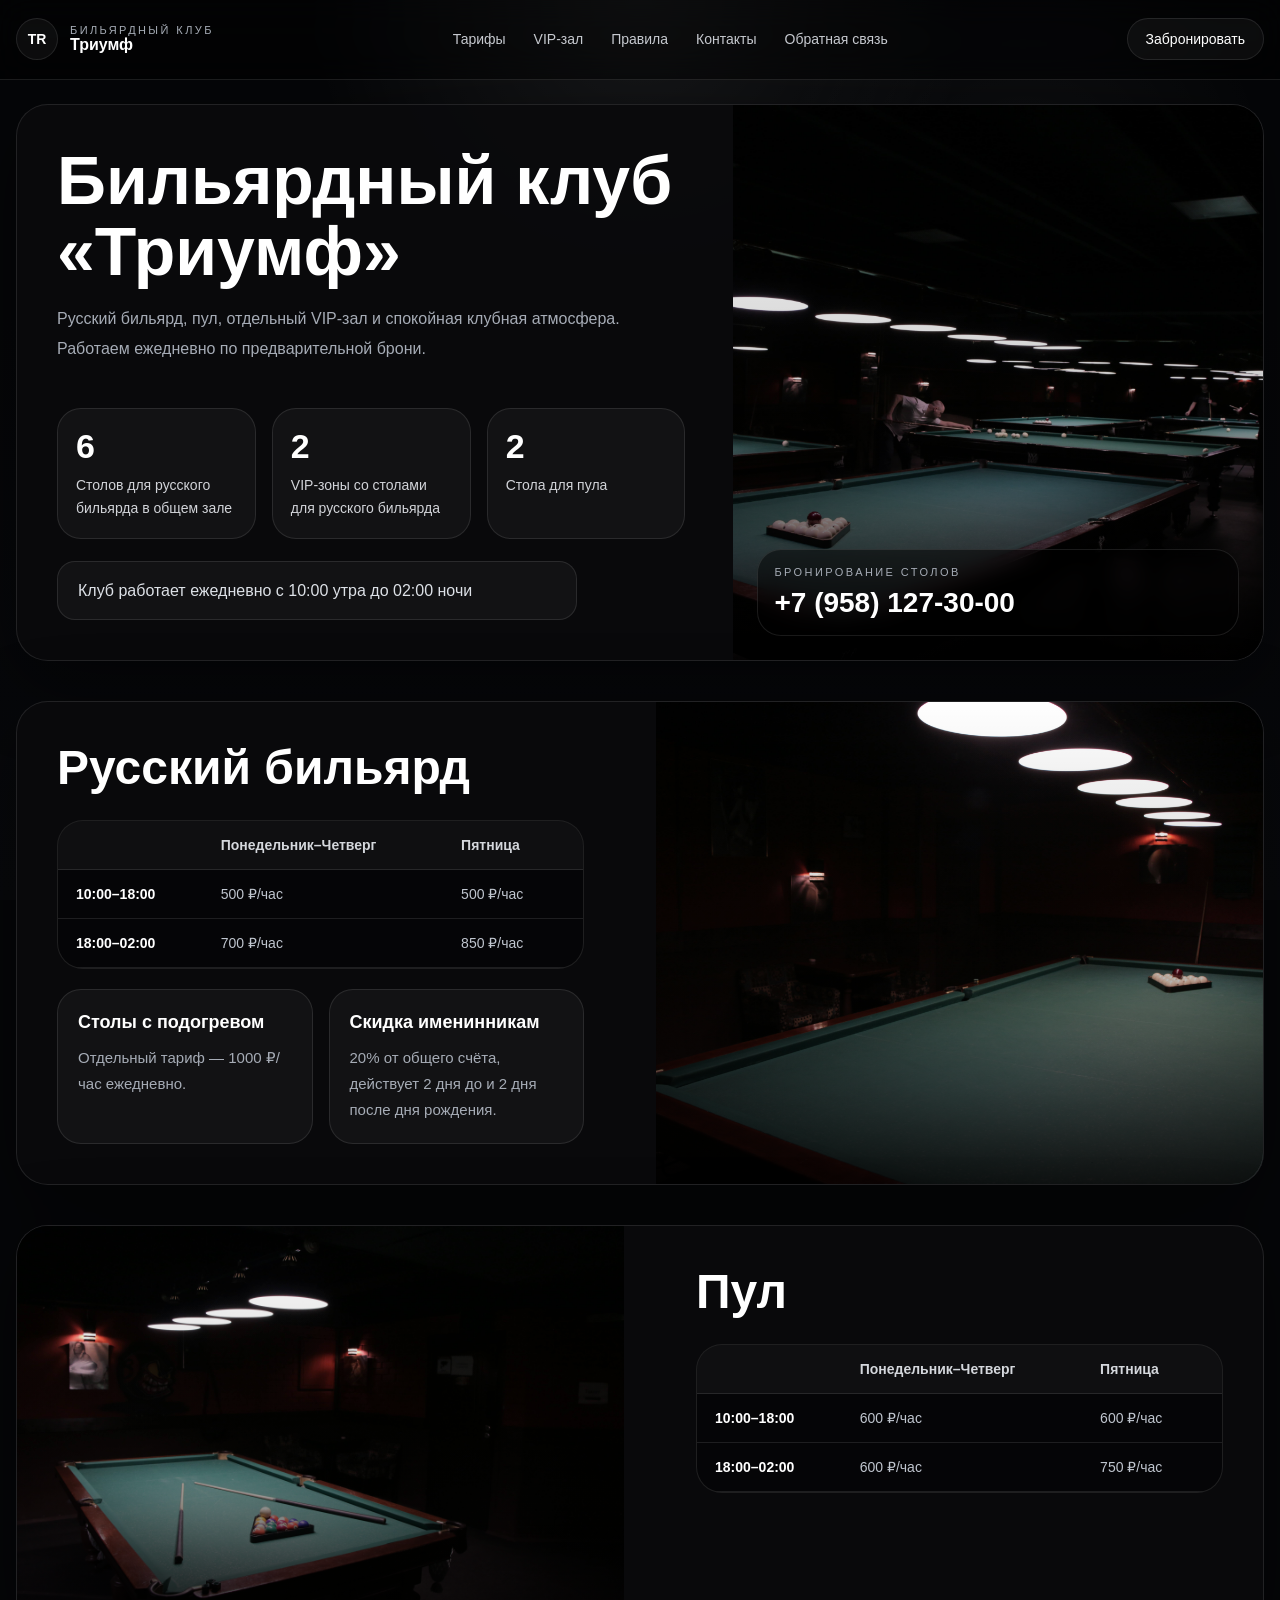
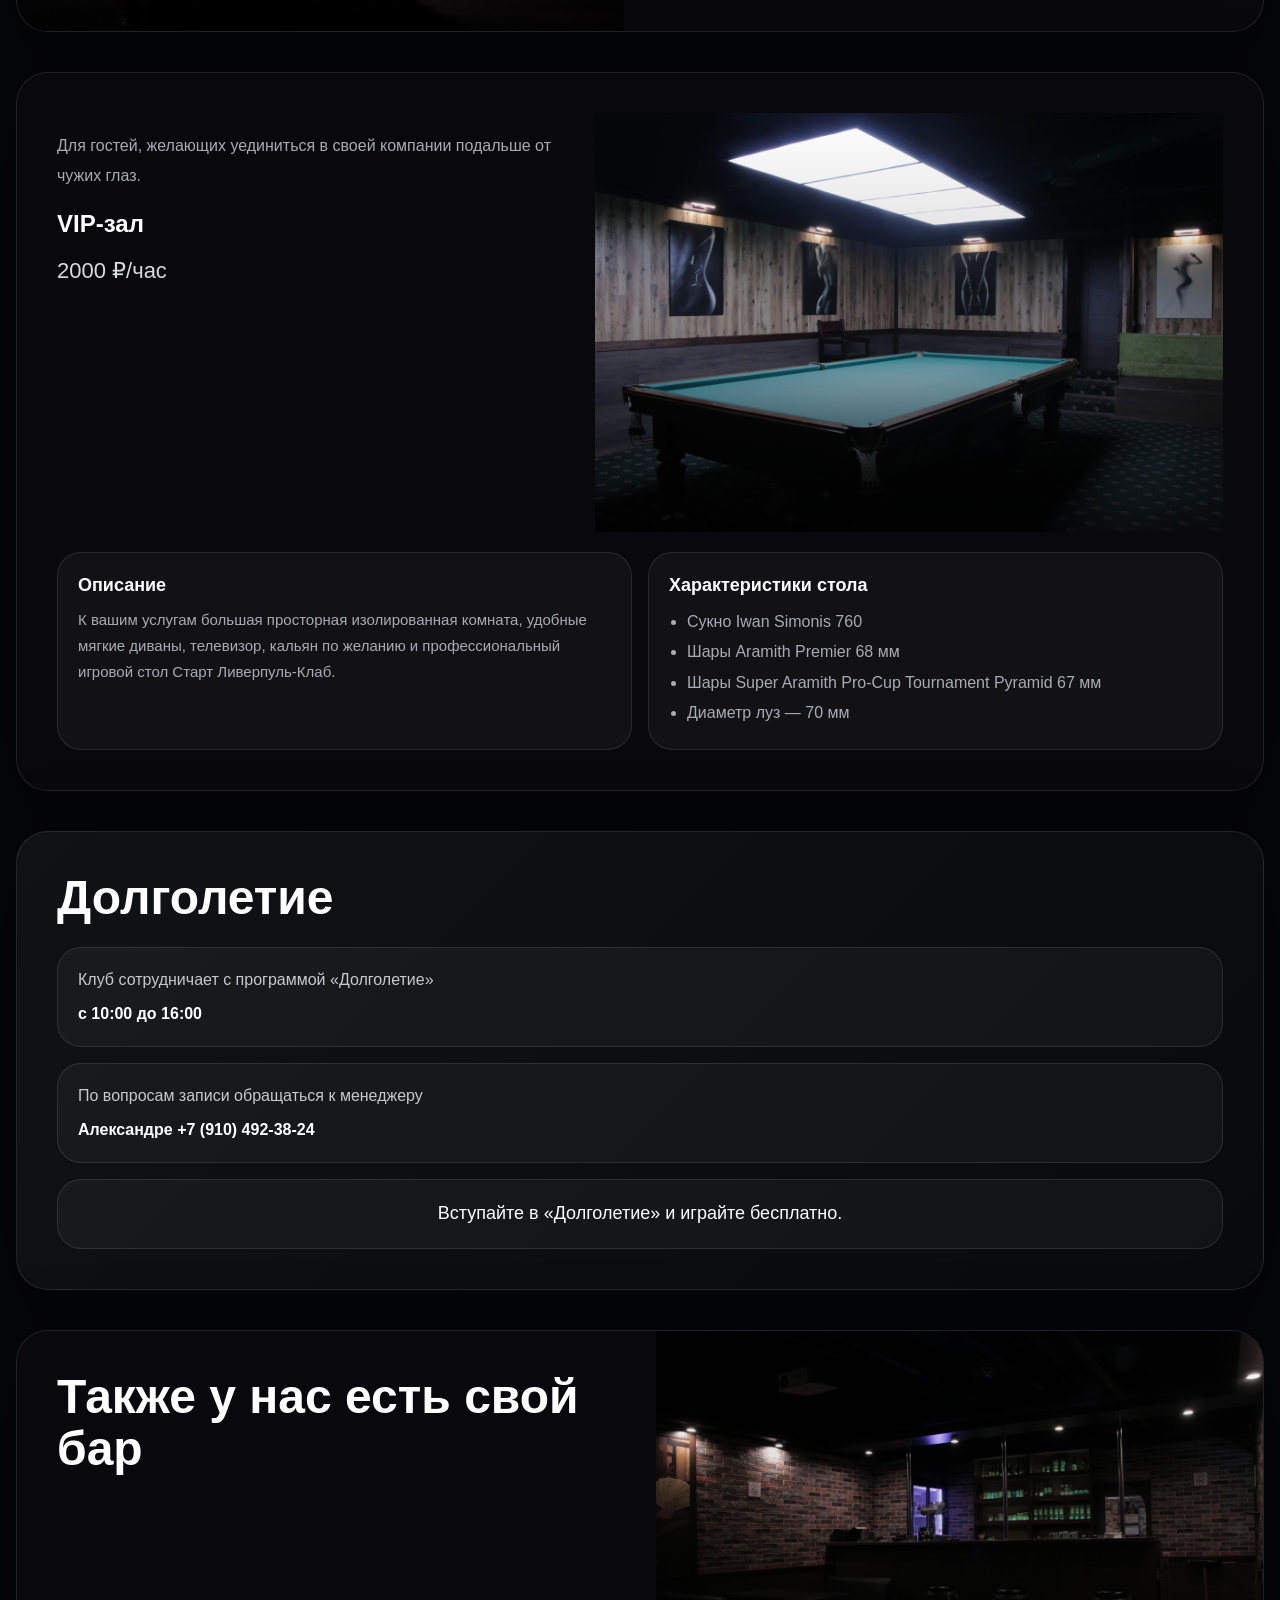
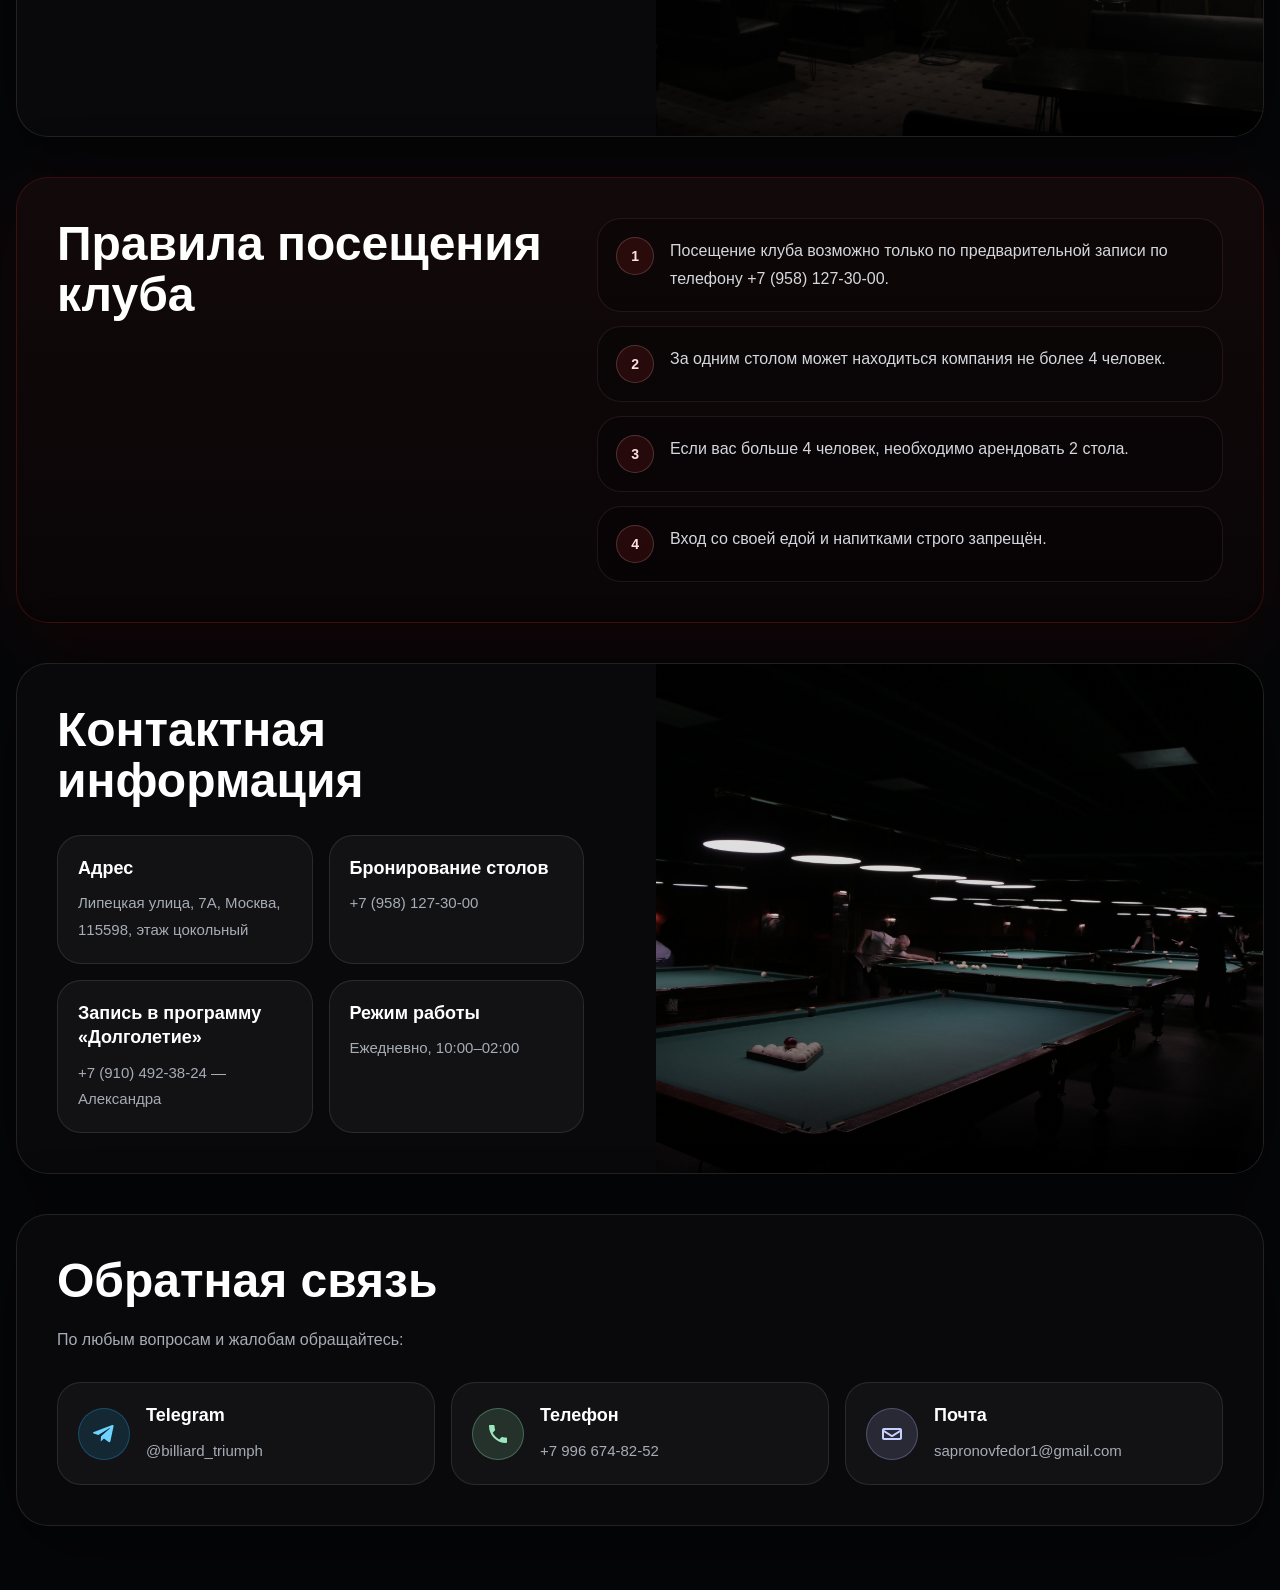
==== commit ff081085: "Added contacts block" ====
--- a/index.html
+++ b/index.html
@@ -5,7 +5,7 @@
   <meta name="viewport" content="width=device-width, initial-scale=1.0" />
   <meta name="description" content="Бильярдный клуб Триумф в Москве. Русский бильярд, пул, VIP-зал. Бронирование: +7 (958) 127-30-00. Липецкая улица 7А.">
   <title>Бильярдный клуб Триумф в Москве — русский бильярд, пул, VIP-зал</title>
-  <link rel="stylesheet" href="style.css" />
+  <link rel="stylesheet" href="style.css?v=7" />
 </head>
 <body>
   <div class="page-bg"></div>
@@ -25,6 +25,7 @@
         <a href="#vip">VIP-зал</a>
         <a href="#rules">Правила</a>
         <a href="#contacts">Контакты</a>
+        <a href="#feedback">Обратная связь</a>
       </nav>
 
       <a href="tel:+79581273000" class="header-btn">Забронировать</a>
@@ -42,6 +43,7 @@
         <a href="#vip" class="mobile-link">VIP-зал</a>
         <a href="#rules" class="mobile-link">Правила</a>
         <a href="#contacts" class="mobile-link">Контакты</a>
+        <a href="#feedback" class="mobile-link">Обратная связь</a>
         <a href="tel:+79581273000" class="mobile-call">Позвонить в клуб</a>
       </div>
     </div>
@@ -302,7 +304,7 @@
       </div>
     </section>
 
-    <section id="contacts" class="section section-last">
+    <section id="contacts" class="section">
       <div class="container">
         <div class="section-card">
           <div class="section-grid">
@@ -340,8 +342,59 @@
         </div>
       </div>
     </section>
+
+    <section id="feedback" class="section section-last">
+  <div class="container">
+    <div class="section-card feedback-card">
+      <div class="section-info">
+        <h2>Обратная связь</h2>
+        <p class="section-text">
+          По любым вопросам и жалобам обращайтесь:
+        </p>
+
+        <div class="feedback-grid">
+          <a class="feedback-item feedback-telegram" href="https://t.me/billiard_triumph" target="_blank" rel="noreferrer">
+            <span class="feedback-icon" aria-hidden="true">
+              <svg viewBox="0 0 24 24" fill="none">
+                <path d="M21.5 4.5L18.4 19.2C18.17 20.25 17.56 20.5 16.69 20.02L11.94 16.52L9.65 18.72C9.4 18.97 9.18 19.19 8.69 19.19L9.03 14.36L17.82 6.42C18.2 6.08 17.74 5.89 17.24 6.22L6.38 13.06L1.7 11.59C0.68 11.27 0.66 10.57 1.91 10.08L20.23 3.02C21.08 2.71 21.82 3.22 21.5 4.5Z" fill="currentColor"/>
+              </svg>
+            </span>
+            <div>
+              <div class="mini-title">Telegram</div>
+              <div class="mini-text">@billiard_triumph</div>
+            </div>
+          </a>
+
+          <a class="feedback-item" href="tel:+79966748252">
+            <span class="feedback-icon" aria-hidden="true">
+              <svg viewBox="0 0 24 24" fill="none">
+                <path d="M6.62 10.79C8.06 13.62 10.38 15.94 13.21 17.38L15.41 15.18C15.68 14.91 16.08 14.82 16.43 14.94C17.55 15.31 18.76 15.51 20 15.51C20.55 15.51 21 15.96 21 16.51V20C21 20.55 20.55 21 20 21C10.61 21 3 13.39 3 4C3 3.45 3.45 3 4 3H7.5C8.05 3 8.5 3.45 8.5 4C8.5 5.25 8.7 6.45 9.07 7.57C9.18 7.92 9.1 8.31 8.82 8.59L6.62 10.79Z" fill="currentColor"/>
+              </svg>
+            </span>
+            <div>
+              <div class="mini-title">Телефон</div>
+              <div class="mini-text">+7 996 674-82-52</div>
+            </div>
+          </a>
+
+          <a class="feedback-item" href="mailto:triumphbilliard@mail.ru">
+            <span class="feedback-icon" aria-hidden="true">
+              <svg viewBox="0 0 24 24" fill="none">
+                <path d="M4 6H20C21.1 6 22 6.9 22 8V16C22 17.1 21.1 18 20 18H4C2.9 18 2 17.1 2 16V8C2 6.9 2.9 6 4 6ZM4 8V8.01L12 13L20 8.01V8H4ZM20 16V10.24L12.53 14.9C12.21 15.1 11.79 15.1 11.47 14.9L4 10.24V16H20Z" fill="currentColor"/>
+              </svg>
+            </span>
+            <div>
+              <div class="mini-title">Почта</div>
+              <div class="mini-text">sapronovfedor1@gmail.com</div>
+            </div>
+          </a>
+        </div>
+      </div>
+    </div>
+  </div>
+</section>
   </main>
 
-  <script src="script.js"></script>
+  <script src="script.js?v=7"></script>
 </body>
 </html>
--- a/style.css
+++ b/style.css
@@ -6,6 +6,7 @@
   --text: #ffffff;
   --muted: #a6acb6;
   --muted-2: #c6c9cf;
+  --telegram: #229ed9;
 }
 
 * {
@@ -14,6 +15,7 @@
 
 html {
   scroll-behavior: smooth;
+  scroll-padding-top: 90px;
 }
 
 body {
@@ -32,6 +34,14 @@
 
 button {
   font: inherit;
+}
+
+#services,
+#vip,
+#rules,
+#contacts,
+#feedback {
+  scroll-margin-top: 90px;
 }
 
 .page-bg {
@@ -296,7 +306,8 @@
 .mini-card,
 .contact-card,
 .info-item,
-.rule-item {
+.rule-item,
+.feedback-item {
   border: 1px solid var(--border);
   background: var(--card);
   border-radius: 24px;
@@ -444,18 +455,21 @@
 }
 
 .mini-card,
-.contact-card {
+.contact-card,
+.feedback-item {
   padding: 20px;
 }
 
-.contact-card {
+.contact-card,
+.feedback-item {
   display: block;
   text-decoration: none;
   color: inherit;
   transition: 0.25s ease;
 }
 
-.contact-card:hover {
+.contact-card:hover,
+.feedback-item:hover {
   background: rgba(255,255,255,0.06);
 }
 
@@ -471,6 +485,7 @@
   color: var(--muted);
   line-height: 1.75;
   font-size: 15px;
+  word-break: break-word;
 }
 
 .vip-card {
@@ -496,12 +511,6 @@
   line-height: 1.9;
 }
 
-.split-layout {
-  display: grid;
-  grid-template-columns: 1fr;
-  gap: 24px;
-}
-
 .longlife-card {
   padding: 28px;
   background: linear-gradient(135deg, rgba(255,255,255,0.05), rgba(255,255,255,0.02));
@@ -534,10 +543,6 @@
   text-align: center;
   font-size: 18px;
   color: #fff;
-}
-
-.image-box {
-  min-height: 300px;
 }
 
 .rules-card {
@@ -588,17 +593,120 @@
   font-weight: 700;
 }
 
-.contact-grid {
+.contact-grid,
+.feedback-grid {
   margin-top: 28px;
   display: grid;
   gap: 16px;
 }
 
+.feedback-card .section-text {
+  max-width: 560px;
+}
+
+.feedback-grid {
+  margin-top: 28px;
+  display: grid;
+  gap: 16px;
+}
+
+.feedback-item {
+  display: flex;
+  align-items: center;
+  gap: 16px;
+  padding: 20px;
+  border: 1px solid var(--border);
+  background: var(--card);
+  border-radius: 24px;
+  text-decoration: none;
+  color: inherit;
+  transition: 0.25s ease;
+}
+
+.feedback-item:hover {
+  background: rgba(255,255,255,0.06);
+  transform: translateY(-2px);
+}
+
+
+
+.feedback-icon svg {
+  width: 24px;
+  height: 24px;
+  display: block;
+}
+
+.feedback-icon {
+  width: 52px;
+  height: 52px;
+  border-radius: 50%;
+  flex: 0 0 52px;
+  display: flex;
+  align-items: center;
+  justify-content: center;
+  background: rgba(255,255,255,0.08);
+  border: 1px solid rgba(255,255,255,0.12);
+  color: #ffffff;
+}
+
+.feedback-telegram .feedback-icon {
+  background: rgba(34, 158, 217, 0.16);
+  border-color: rgba(34, 158, 217, 0.32);
+  color: #6fd3ff;
+}
+
+.feedback-item[href^="tel:"] .feedback-icon {
+  background: rgba(132, 214, 170, 0.16);
+  border-color: rgba(132, 214, 170, 0.34);
+  color: #9be7bf;
+}
+
+.feedback-item[href^="mailto:"] .feedback-icon {
+  background: rgba(178, 186, 255, 0.14);
+  border-color: rgba(178, 186, 255, 0.28);
+  color: #c8d0ff;
+}
+
+@media (min-width: 700px) {
+  .feedback-grid {
+    grid-template-columns: repeat(3, 1fr);
+  }
+}
+
+@media (max-width: 640px) {
+  .feedback-grid {
+    grid-template-columns: 1fr;
+  }
+}
+
+@media (max-width: 380px) {
+  .feedback-item {
+    padding: 14px;
+    border-radius: 18px;
+  }
+
+  .feedback-icon {
+    width: 42px;
+    height: 42px;
+    flex-basis: 42px;
+  }
+
+  .feedback-icon svg {
+    width: 20px;
+    height: 20px;
+  }
+}
+
 @media (min-width: 700px) {
   .stats-grid,
   .two-cols,
-  .contact-grid {
+  .contact-grid,
+  .feedback-grid {
     grid-template-columns: repeat(2, 1fr);
+  }
+
+  .feedback-grid {
+    grid-template-columns: repeat(3, 1fr);
   }
 }
 
@@ -659,10 +767,6 @@
     align-items: start;
   }
 
-  .split-layout {
-    grid-template-columns: 1fr 0.88fr;
-  }
-
   .rules-grid {
     grid-template-columns: 0.9fr 1.1fr;
   }
@@ -680,6 +784,18 @@
 
   .burger {
     display: inline-flex;
+  }
+
+  html {
+    scroll-padding-top: 90px;
+  }
+
+  #services,
+  #vip,
+  #rules,
+  #contacts,
+  #feedback {
+    scroll-margin-top: 90px;
   }
 }
 
@@ -706,6 +822,10 @@
 
   .price-table {
     min-width: 720px;
+  }
+
+  .feedback-grid {
+    grid-template-columns: 1fr;
   }
 }
 
@@ -782,7 +902,8 @@
   .mini-card,
   .contact-card,
   .info-item,
-  .rule-item {
+  .rule-item,
+  .feedback-item {
     border-radius: 18px;
   }
 
@@ -790,7 +911,8 @@
   .mini-card,
   .contact-card,
   .info-item,
-  .rule-item {
+  .rule-item,
+  .feedback-item {
     padding: 14px;
   }
 
@@ -831,13 +953,19 @@
   .section-card,
   .hero-card,
   .rules-card,
-  .longlife-card,
-  .image-box {
+  .longlife-card {
     border-radius: 22px;
   }
 
   .table-scroll {
     border-radius: 18px;
+  }
+
+  .feedback-icon {
+    width: 42px;
+    height: 42px;
+    flex-basis: 42px;
+    font-size: 20px;
   }
 }
 
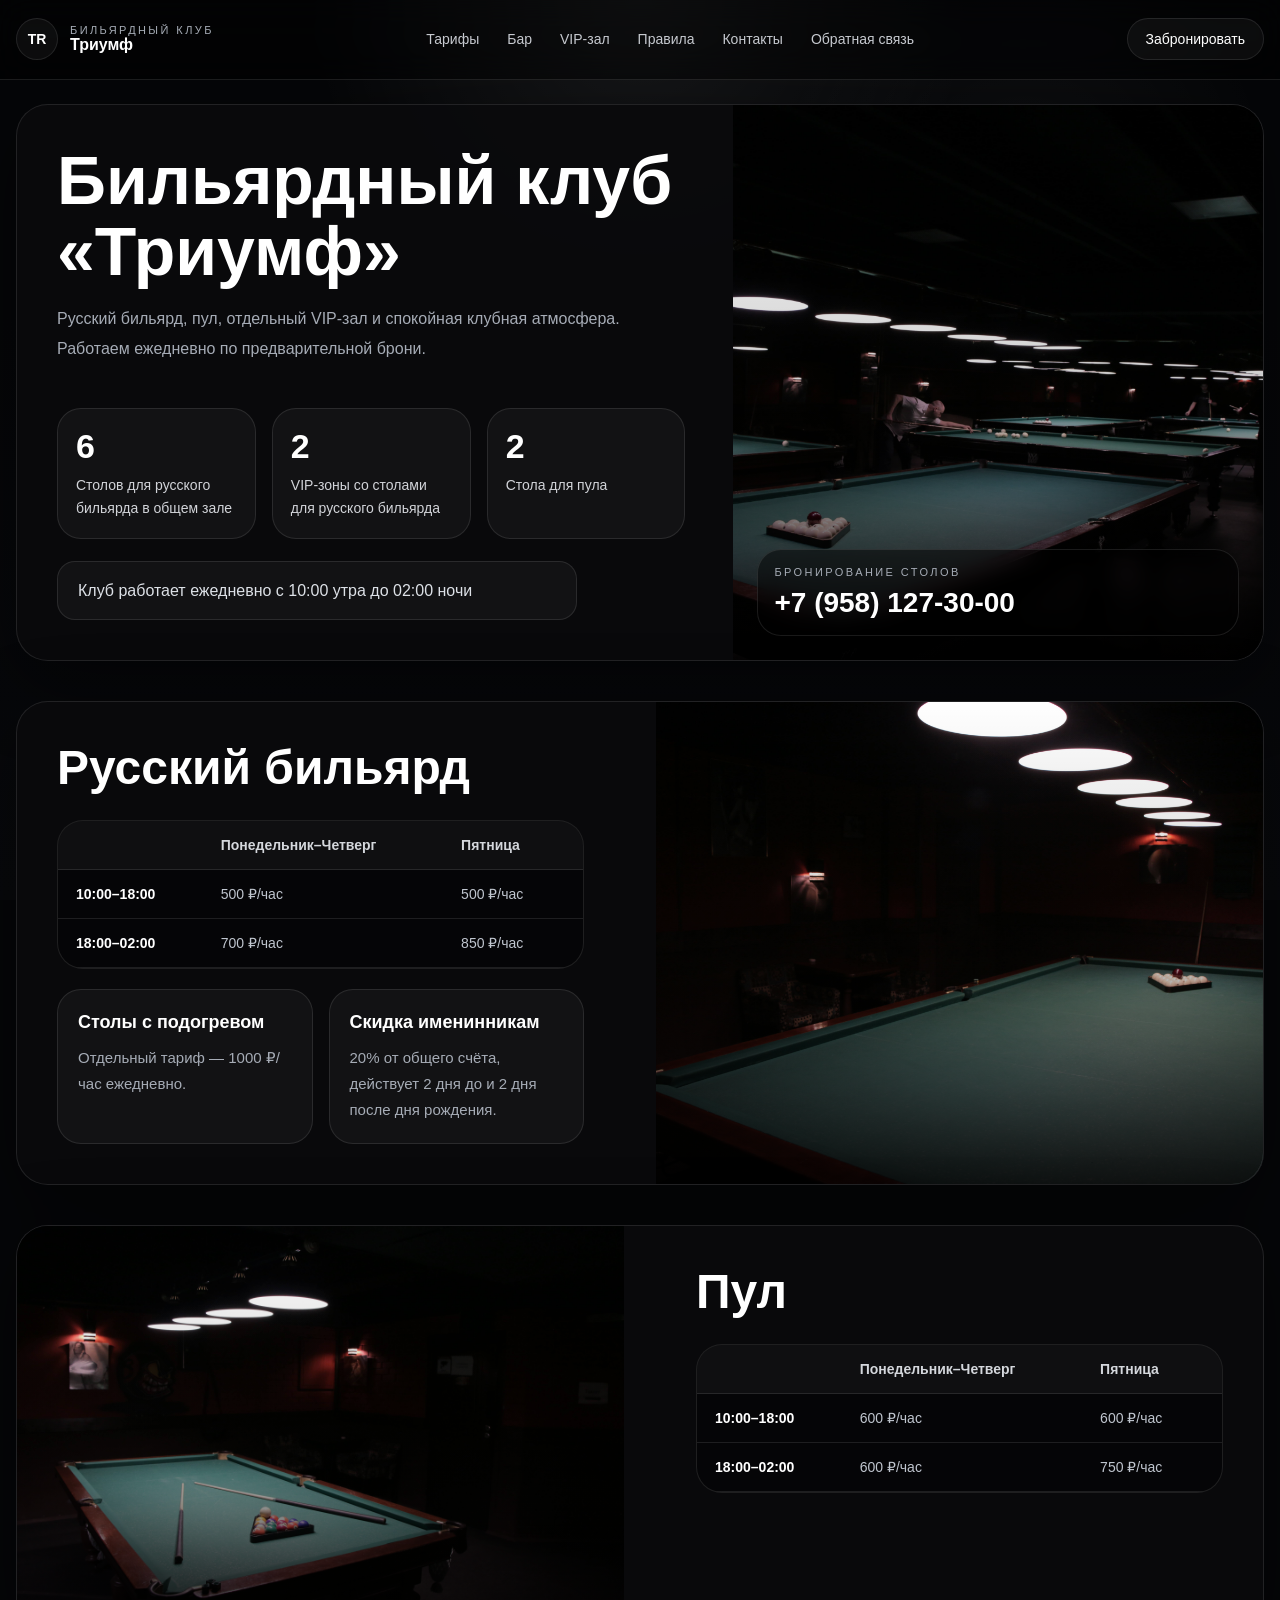
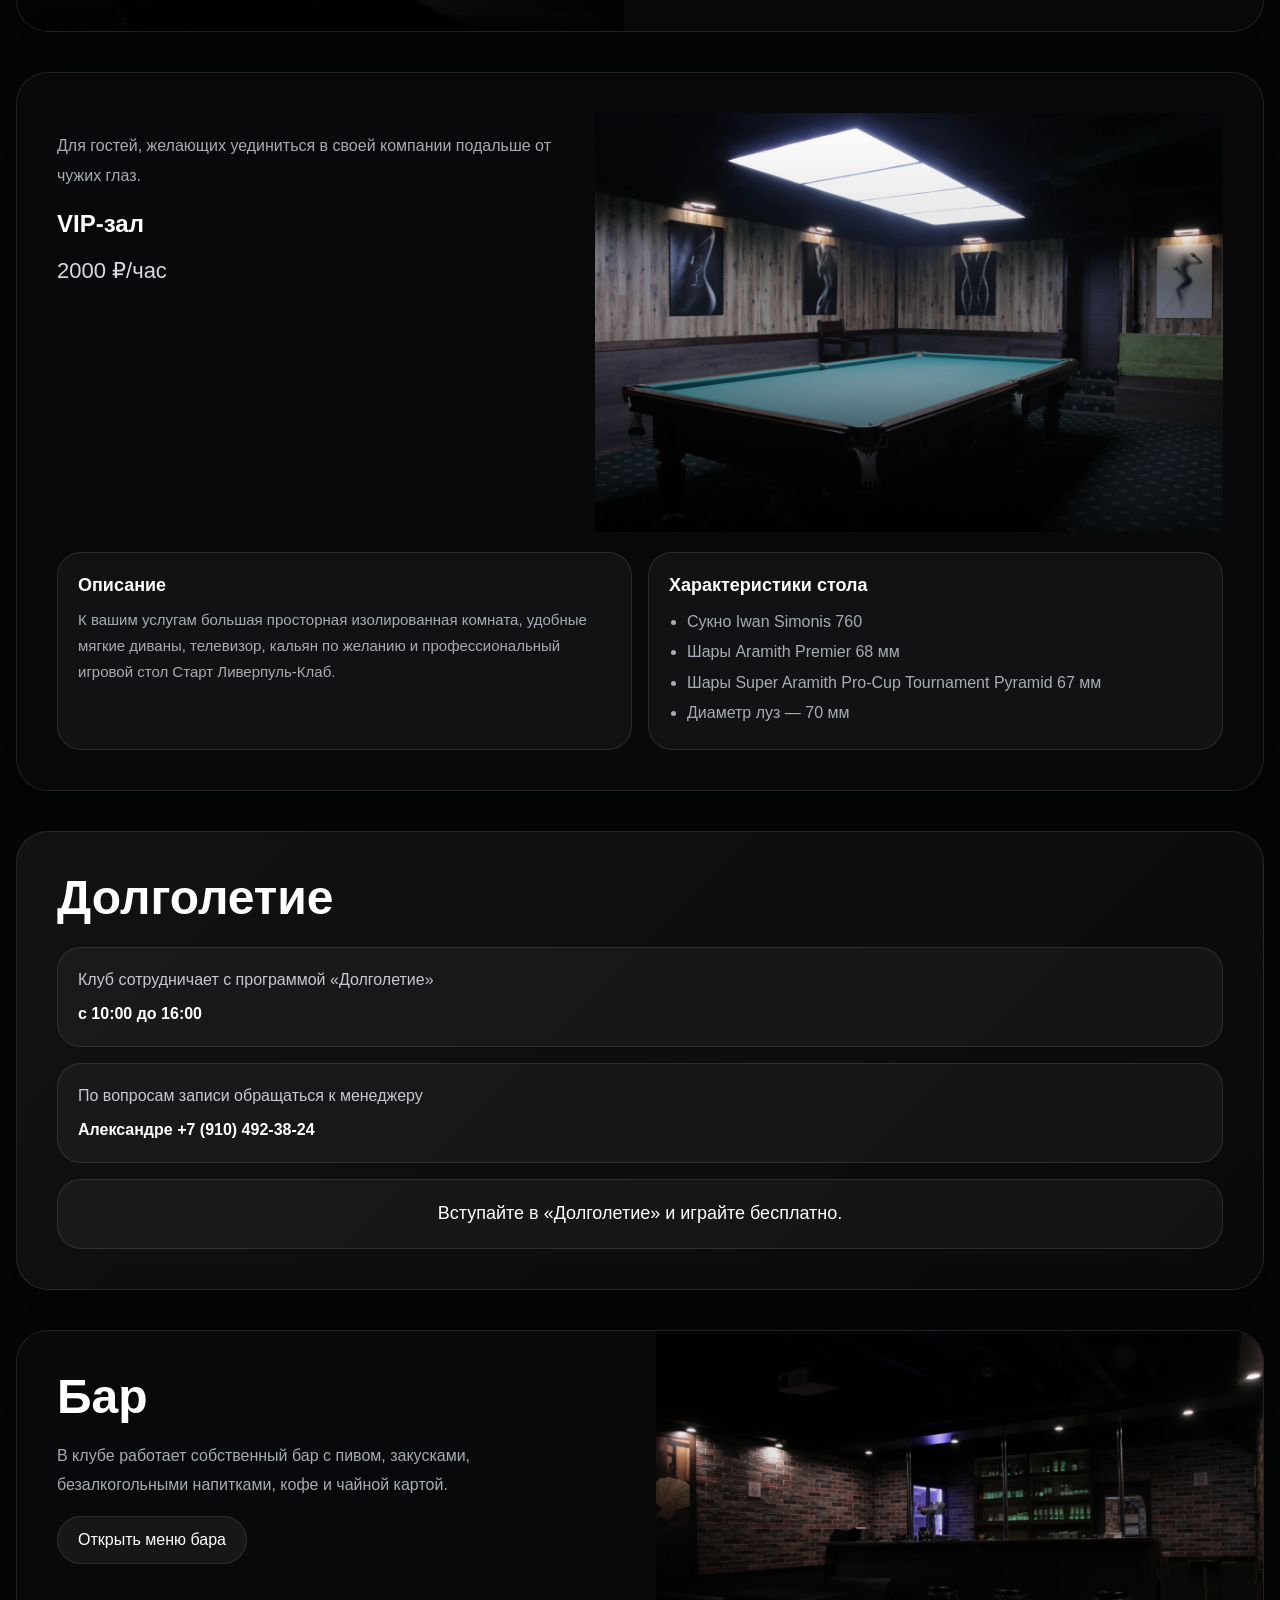
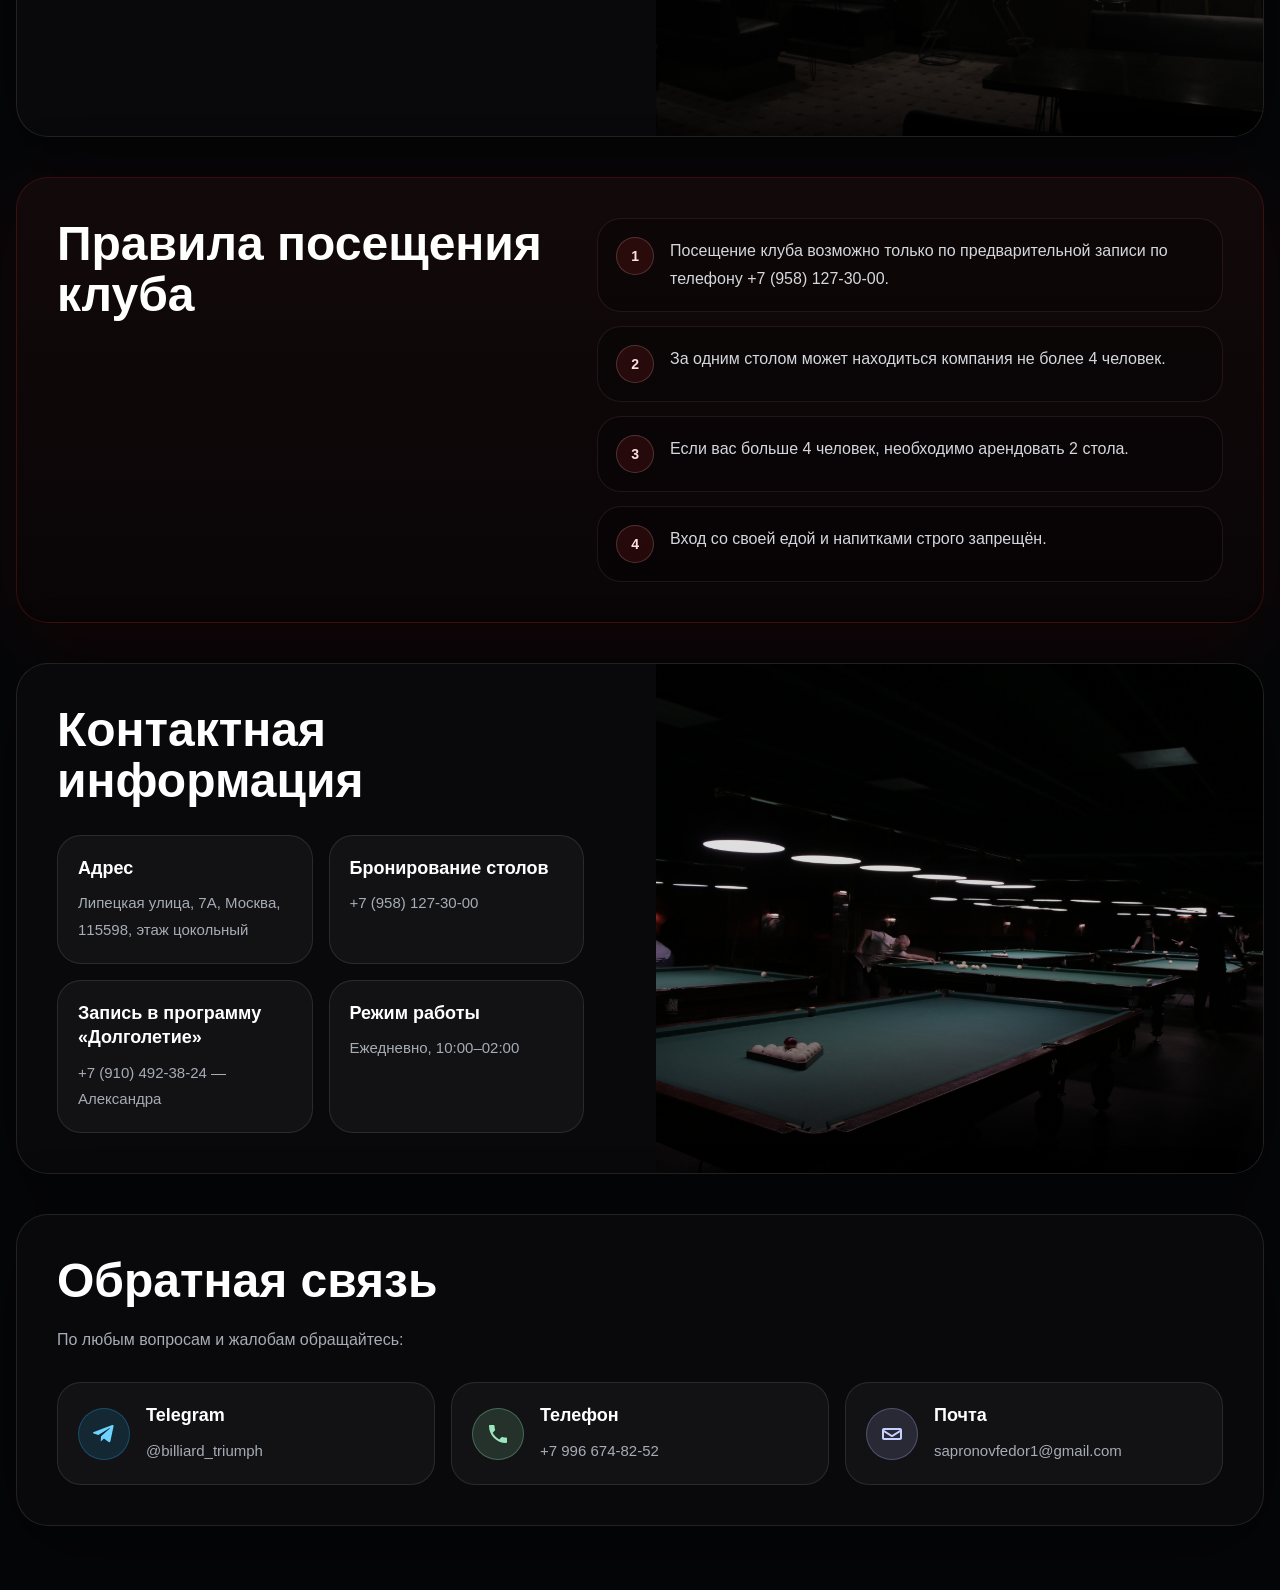
==== commit 5a210e37: "Added bar menu page" ====
--- a/index.html
+++ b/index.html
@@ -22,6 +22,7 @@
 
       <nav class="nav">
         <a href="#services">Тарифы</a>
+        <a href="bar.html">Бар</a>
         <a href="#vip">VIP-зал</a>
         <a href="#rules">Правила</a>
         <a href="#contacts">Контакты</a>
@@ -40,6 +41,7 @@
     <div class="mobile-menu" id="mobileMenu">
       <div class="mobile-menu-inner">
         <a href="#services" class="mobile-link">Тарифы</a>
+        <a href="bar.html" class="mobile-link">Бар</a>
         <a href="#vip" class="mobile-link">VIP-зал</a>
         <a href="#rules" class="mobile-link">Правила</a>
         <a href="#contacts" class="mobile-link">Контакты</a>
@@ -257,21 +259,28 @@
     </section>
 
     <section class="section">
-      <div class="container">
-        <div class="section-card">
-          <div class="section-grid">
-            <div class="section-info">
-              <h2>Также у нас есть свой бар</h2>
-            </div>
-
-            <div class="section-image-wrap">
-              <img src="images1/IMG_0169.JPG" alt="Бар клуба" class="section-image" loading="lazy">
-              <div class="hero-overlay"></div>
-            </div>
-          </div>
-        </div>
-      </div>
-    </section>
+  <div class="container">
+    <div class="section-card">
+      <div class="section-grid">
+        <div class="section-info">
+          <h2>Бар</h2>
+          <p class="section-text">
+            В клубе работает собственный бар с пивом, закусками, безалкогольными напитками, кофе и чайной картой.
+          </p>
+
+          <div class="bar-preview-actions">
+            <a href="bar.html" class="bar-link-btn">Открыть меню бара</a>
+          </div>
+        </div>
+
+        <div class="section-image-wrap">
+          <img src="images1/IMG_0169.JPG" alt="Бар клуба" class="section-image" loading="lazy">
+          <div class="hero-overlay"></div>
+        </div>
+      </div>
+    </div>
+  </div>
+</section>
 
     <section id="rules" class="section">
       <div class="container">
--- a/style.css
+++ b/style.css
@@ -987,4 +987,375 @@
     padding: 12px;
     font-size: 12px;
   }
+}
+.bar-book-page .page-bg {
+  background:
+    radial-gradient(circle at top, rgba(255,255,255,0.04), transparent 24%),
+    linear-gradient(180deg, #0b0908 0%, #120f0d 100%);
+}
+
+.bar-book-hero {
+  padding-bottom: 34px;
+}
+
+.bar-book-cover {
+  border-radius: 28px;
+  overflow: hidden;
+  border: 1px solid rgba(182, 146, 92, 0.18);
+  background: linear-gradient(135deg, rgba(46,30,20,0.98), rgba(20,14,10,0.98));
+  box-shadow: 0 24px 80px rgba(0,0,0,0.45);
+}
+
+.bar-book-cover-inner {
+  padding: 44px 32px;
+  text-align: center;
+  position: relative;
+}
+
+.bar-book-cover-inner::before {
+  content: "";
+  position: absolute;
+  inset: 14px;
+  border: 1px solid rgba(199, 164, 108, 0.22);
+  border-radius: 20px;
+  pointer-events: none;
+}
+
+.bar-book-subtitle {
+  margin: 0 0 14px;
+  color: #c8ae83;
+  font-size: 12px;
+  letter-spacing: 0.28em;
+  text-transform: uppercase;
+}
+
+.bar-book-cover h1 {
+  margin: 0;
+  font-size: clamp(40px, 7vw, 68px);
+  line-height: 1.05;
+  color: #f4ead7;
+  font-family: Georgia, "Times New Roman", serif;
+}
+
+.bar-book-cover-text {
+  max-width: 720px;
+  margin: 18px auto 0;
+  color: #d4c7b3;
+  font-size: 16px;
+  line-height: 1.8;
+}
+
+.bar-book-back {
+  display: inline-flex;
+  margin-top: 26px;
+  padding: 12px 20px;
+  border-radius: 999px;
+  text-decoration: none;
+  color: #f6ebd9;
+  border: 1px solid rgba(199, 164, 108, 0.28);
+  background: rgba(255,255,255,0.04);
+  transition: 0.25s ease;
+}
+
+.bar-book-back:hover {
+  background: rgba(255,255,255,0.08);
+}
+
+.bar-book {
+  border-radius: 28px;
+  overflow: hidden;
+  border: 1px solid rgba(109, 78, 46, 0.2);
+  background: linear-gradient(90deg, #7a5532 0, #8d633c 14px, #f6eddc 14px, #f6eddc 100%);
+  box-shadow: 0 24px 80px rgba(0,0,0,0.35);
+}
+
+.bar-book-page-sheet {
+  padding: 34px 24px 34px 38px;
+  background:
+    linear-gradient(180deg, rgba(255,255,255,0.18), rgba(255,255,255,0) 120px),
+    #f6eddc;
+  color: #33261b;
+}
+
+.bar-book-head {
+  margin-bottom: 30px;
+  padding-bottom: 18px;
+  border-bottom: 1px solid rgba(91, 68, 41, 0.14);
+}
+
+.bar-book-head h2 {
+  margin: 0;
+  font-size: clamp(32px, 4vw, 46px);
+  color: #2e2118;
+  font-family: Georgia, "Times New Roman", serif;
+}
+
+.bar-book-head p {
+  margin: 8px 0 0;
+  color: #6d5943;
+  font-size: 15px;
+}
+
+.menu-block {
+  padding: 24px 0 4px;
+}
+
+.menu-block + .menu-block {
+  margin-top: 36px;
+  padding-top: 30px;
+  border-top: 2px solid rgba(110, 82, 49, 0.18);
+}
+
+.menu-block-emphasis {
+  padding-top: 0;
+}
+
+.menu-block-title {
+  margin-bottom: 22px;
+  color: #7b5734;
+  font-size: 14px;
+  letter-spacing: 0.22em;
+  text-transform: uppercase;
+  font-weight: 700;
+}
+
+.bar-book-grid {
+  display: grid;
+  grid-template-columns: 1fr;
+  gap: 22px;
+}
+
+.beer-grid {
+  grid-template-columns: 1fr;
+}
+
+.menu-section {
+  padding: 18px 18px 16px;
+  background: rgba(125, 91, 53, 0.06);
+  border: 1px solid rgba(106, 77, 45, 0.12);
+  border-radius: 16px;
+}
+
+.menu-section h3 {
+  margin: 0 0 16px;
+  color: #4a3423;
+  font-size: 30px;
+  line-height: 1.12;
+  font-family: Georgia, "Times New Roman", serif;
+  font-weight: 700;
+}
+
+.menu-note {
+  margin: 0 0 14px;
+  color: #74624d;
+  line-height: 1.7;
+  font-size: 14px;
+}
+
+.menu-lines {
+  display: grid;
+  gap: 10px;
+}
+
+.menu-line {
+  display: grid;
+  grid-template-columns: minmax(0, 1fr) auto;
+  gap: 14px;
+  align-items: center;
+  color: #3d2b1d;
+  font-size: 16px;
+  line-height: 1.45;
+}
+
+.menu-line span {
+  font-size: 17px;
+  font-weight: 500;
+}
+
+.menu-line b {
+  display: inline-flex;
+  align-items: center;
+  justify-content: center;
+  min-height: 30px;
+  padding: 4px 10px;
+  border-radius: 999px;
+  background: rgba(79, 56, 32, 0.08);
+  color: #2b1d12;
+  font-weight: 700;
+  font-size: 15px;
+  white-space: nowrap;
+}
+
+.menu-section-wide {
+  grid-column: span 1;
+}
+
+.menu-section-snacks {
+  padding: 22px;
+}
+
+.snacks-lines {
+  grid-template-columns: 1fr;
+  gap: 12px;
+}
+
+.menu-lines-columns {
+  columns: 1;
+  column-gap: 28px;
+}
+
+.menu-lines-columns .menu-line {
+  break-inside: avoid;
+  margin-bottom: 10px;
+}
+
+@media (min-width: 760px) {
+  .bar-book-grid {
+    grid-template-columns: repeat(2, 1fr);
+  }
+
+  .beer-grid {
+    grid-template-columns: repeat(2, 1fr);
+  }
+
+  .menu-section-wide {
+    grid-column: span 2;
+  }
+
+  .snacks-lines {
+    grid-template-columns: repeat(2, 1fr);
+  }
+}
+
+@media (min-width: 1100px) {
+  .bar-book-page-sheet {
+    padding: 40px 34px 40px 48px;
+  }
+
+  .bar-book-grid {
+    grid-template-columns: repeat(3, 1fr);
+    gap: 24px;
+  }
+
+  .beer-grid {
+    grid-template-columns: repeat(2, 1fr);
+  }
+
+  .menu-section-wide {
+    grid-column: span 3;
+  }
+
+  .snacks-lines {
+    grid-template-columns: repeat(3, 1fr);
+  }
+
+  .menu-lines-columns {
+    columns: 2;
+  }
+}
+
+@media (max-width: 640px) {
+  .bar-book-cover-inner {
+    padding: 34px 18px;
+  }
+
+  .bar-book-page-sheet {
+    padding: 24px 16px 24px 26px;
+  }
+
+  .menu-section {
+    padding: 16px 14px 14px;
+  }
+
+  .menu-section h3 {
+    font-size: 24px;
+  }
+
+  .menu-line span {
+    font-size: 15px;
+  }
+
+  .menu-line b {
+    font-size: 14px;
+  }
+
+  .menu-block + .menu-block {
+    margin-top: 24px;
+    padding-top: 20px;
+  }
+}
+
+
+.menu-block-title {
+  display: inline-flex;
+  align-items: center;
+  min-height: 44px;
+  padding: 10px 18px;
+  margin-bottom: 26px;
+  border-radius: 999px;
+  background: rgba(123, 87, 52, 0.1);
+  border: 1px solid rgba(123, 87, 52, 0.18);
+  color: #6e4a28;
+  font-size: 18px;
+  letter-spacing: 0.18em;
+  text-transform: uppercase;
+  font-weight: 800;
+}
+
+.hot-drinks-grid {
+  align-items: start;
+}
+
+.coffee-section {
+  grid-column: 1 / -1;
+}
+
+.coffee-lines {
+  grid-template-columns: repeat(2, minmax(0, 1fr));
+  column-gap: 22px;
+}
+
+.water-section {
+  max-width: 420px;
+  justify-self: center;
+}
+
+@media (max-width: 760px) {
+  .menu-block-title {
+    font-size: 15px;
+    letter-spacing: 0.14em;
+    padding: 9px 14px;
+    margin-bottom: 20px;
+  }
+
+  .coffee-lines {
+    grid-template-columns: 1fr;
+  }
+
+  .water-section {
+    max-width: none;
+    justify-self: stretch;
+  }
+}
+
+
+
+.bar-link-btn,
+.bar-back-link {
+  display: inline-flex;
+  align-items: center;
+  justify-content: center;
+  min-height: 48px;
+  padding: 12px 20px;
+  border-radius: 999px;
+  border: 1px solid var(--border);
+  background: rgba(255,255,255,0.06);
+  color: var(--text);
+  text-decoration: none;
+  transition: 0.25s ease;
+}
+
+.bar-link-btn:hover,
+.bar-back-link:hover {
+  background: rgba(255,255,255,0.1);
 }
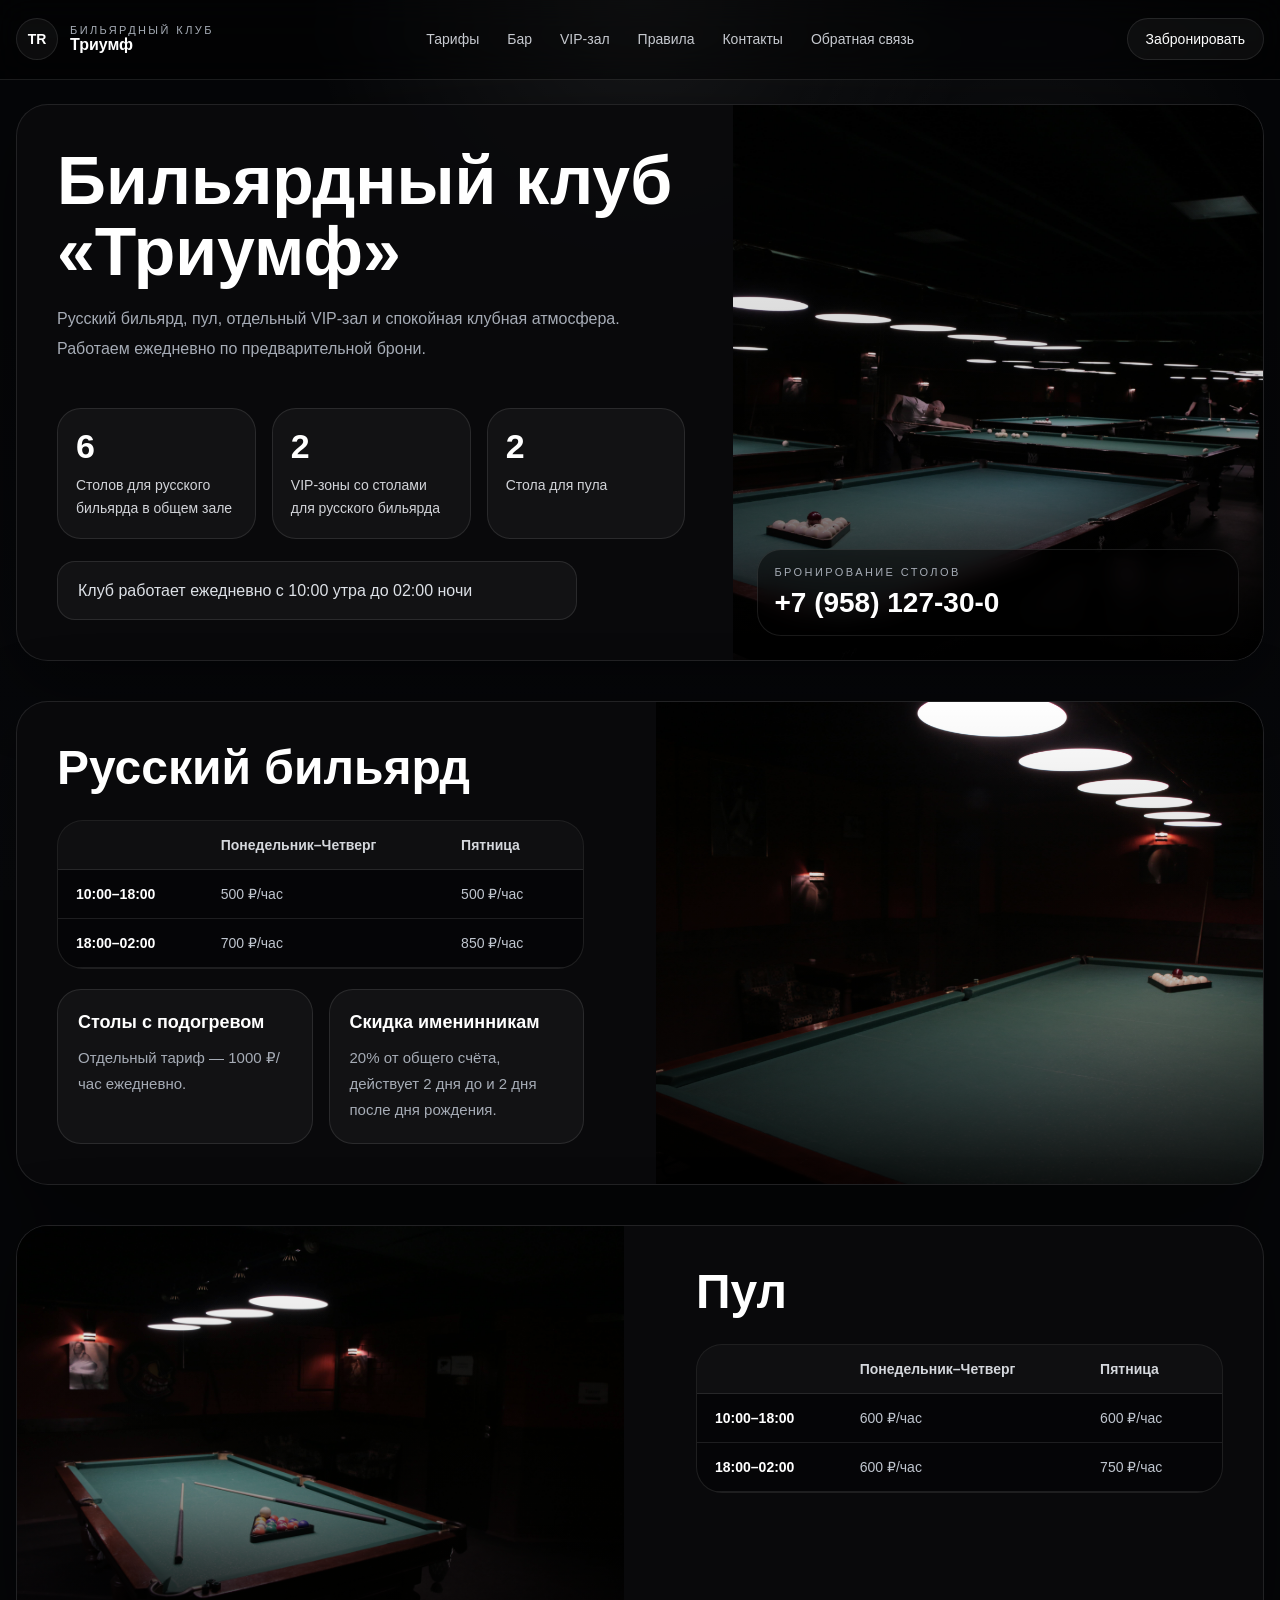
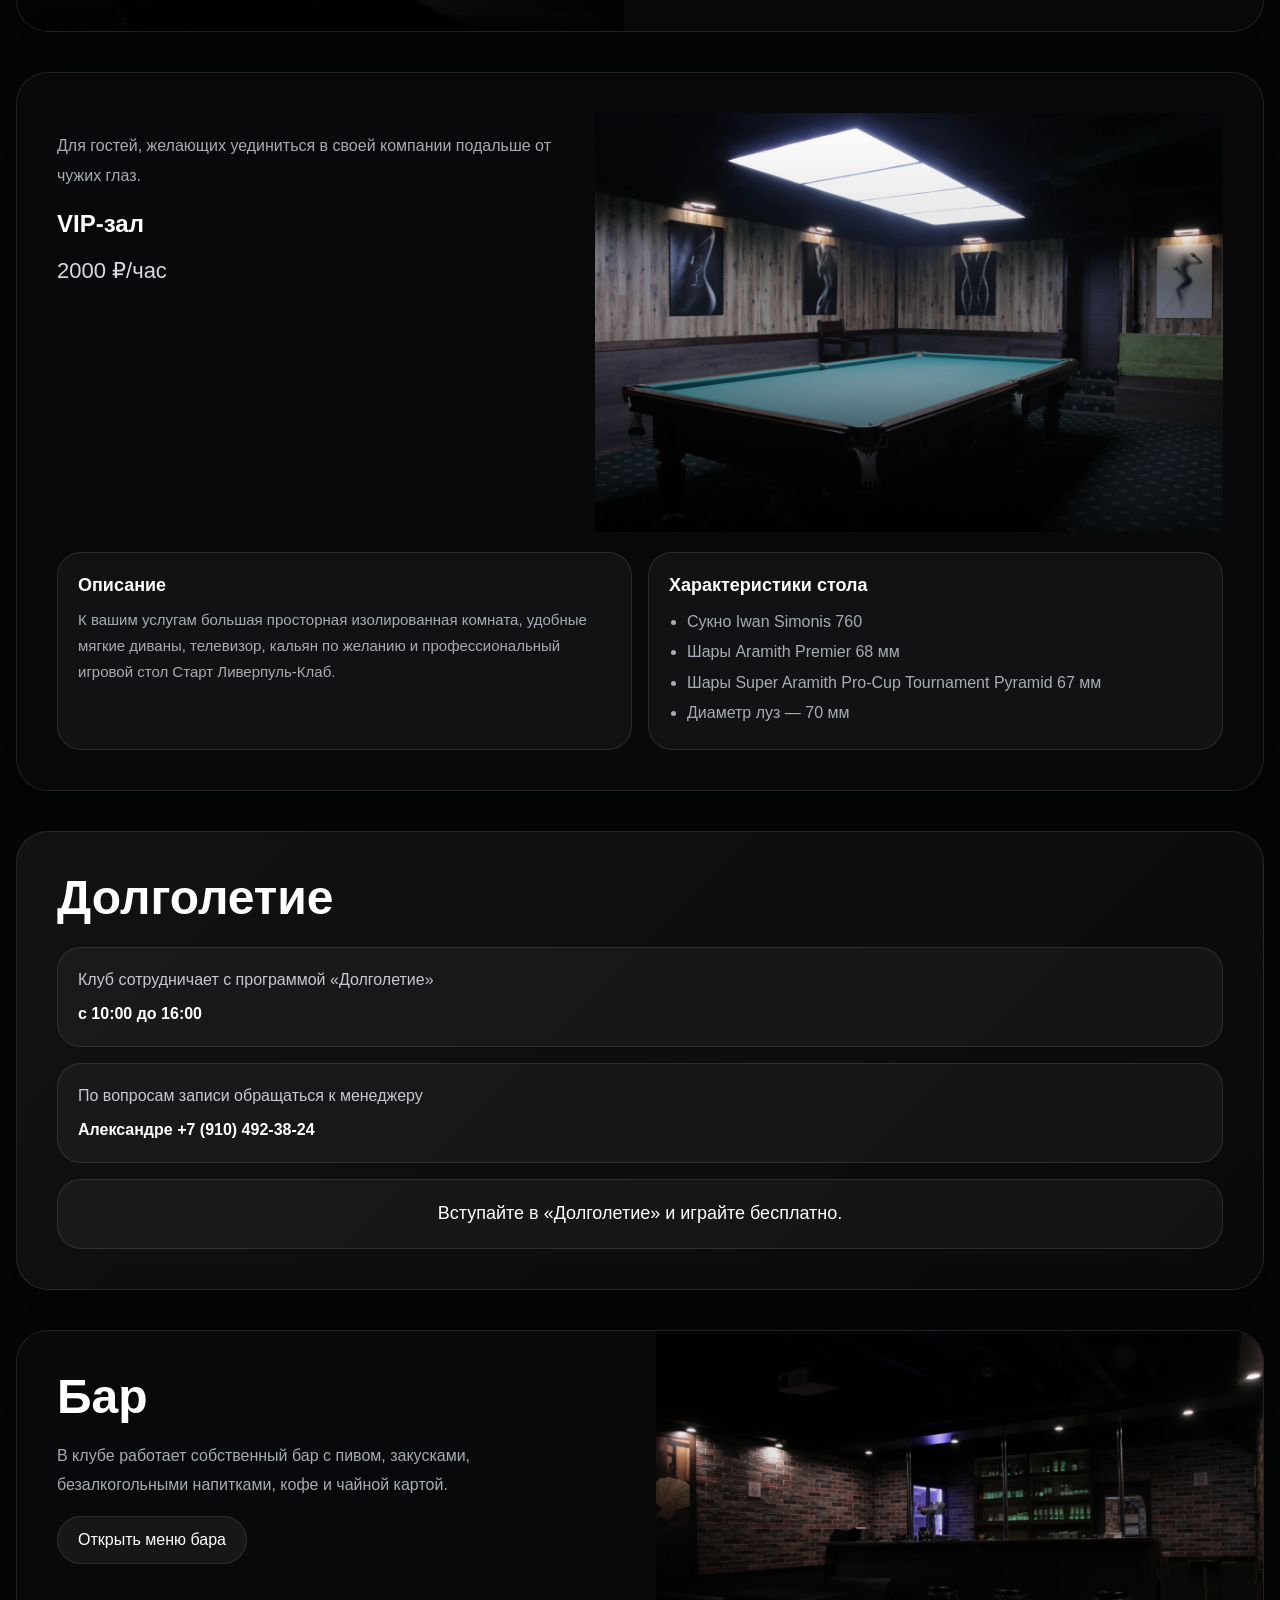
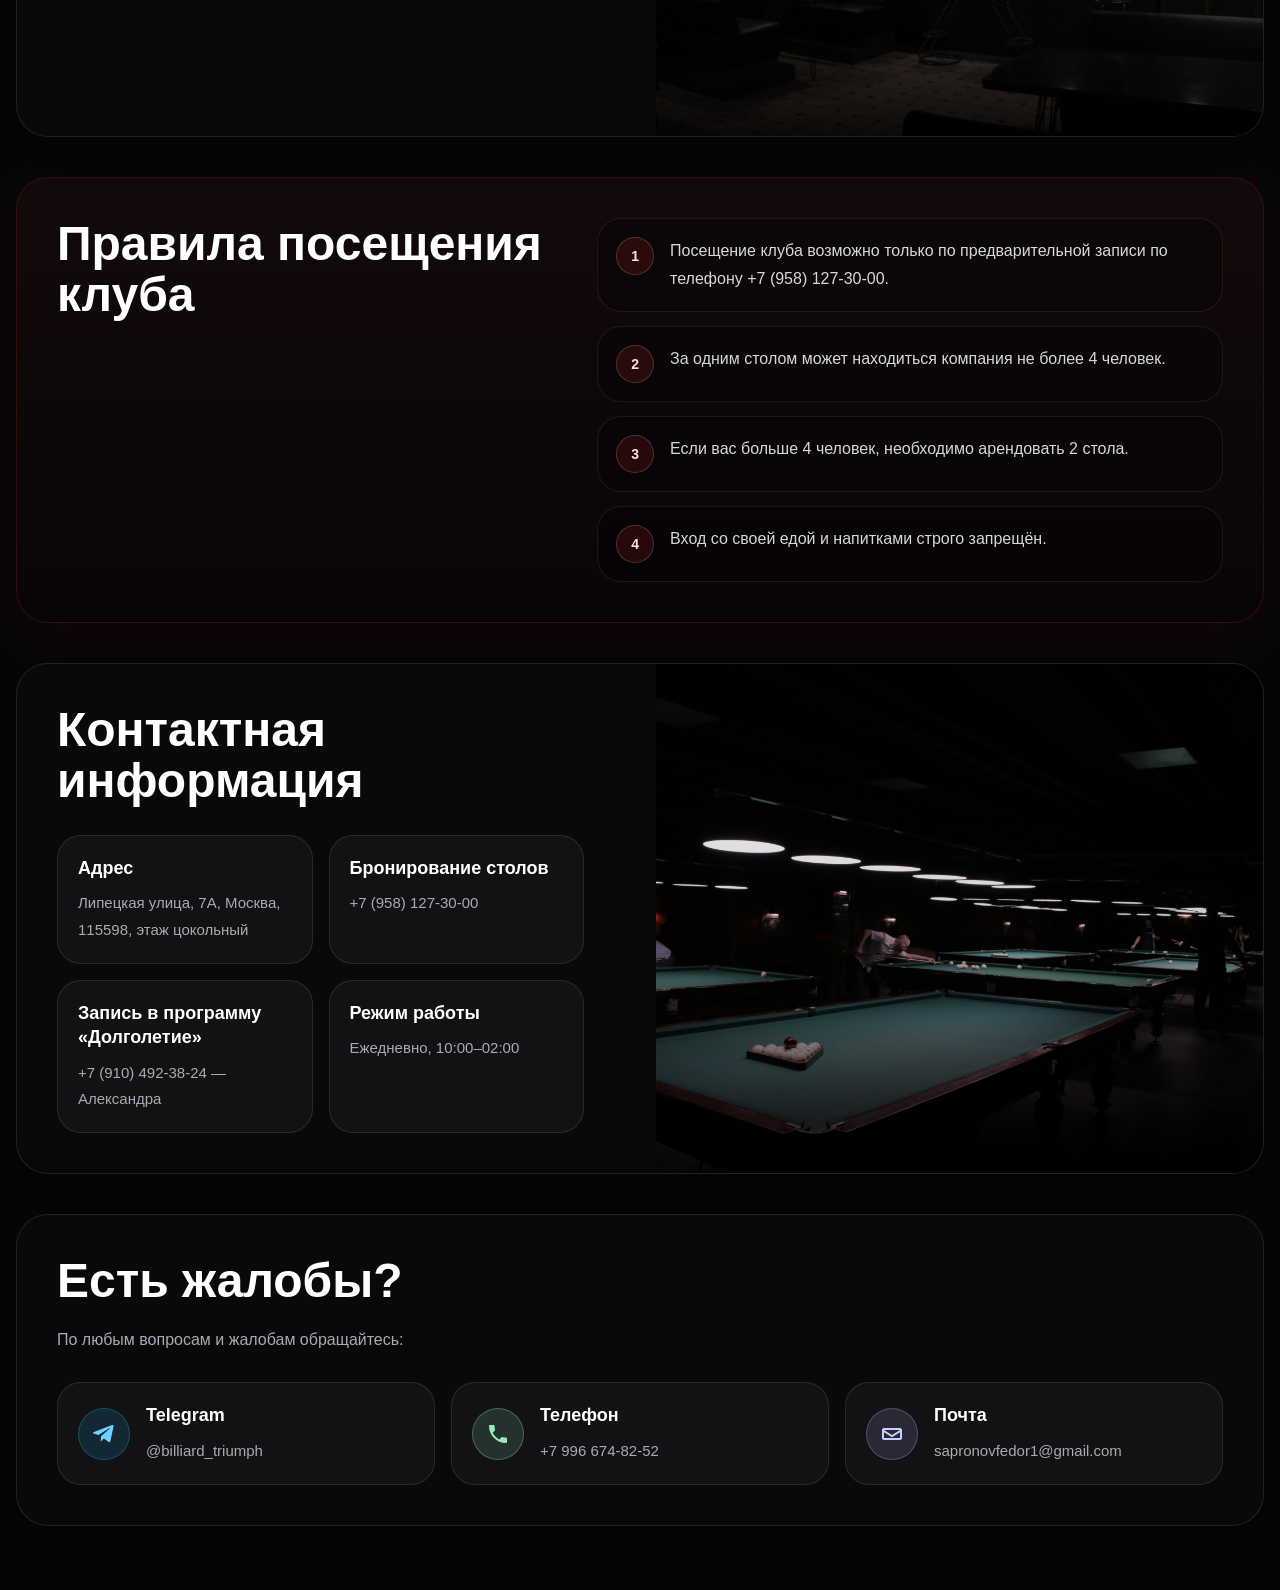
==== commit c1ed681d: "Updated text" ====
--- a/index.html
+++ b/index.html
@@ -88,7 +88,7 @@
               <div class="hero-overlay"></div>
               <div class="hero-contact">
                 <div class="hero-contact-label">Бронирование столов</div>
-                <div class="hero-contact-phone">+7 (958) 127-30-00</div>
+                <div class="hero-contact-phone">+7 (958) 127-30-0</div>
               </div>
             </div>
           </div>
@@ -356,7 +356,7 @@
   <div class="container">
     <div class="section-card feedback-card">
       <div class="section-info">
-        <h2>Обратная связь</h2>
+        <h2>Есть жалобы?</h2>
         <p class="section-text">
           По любым вопросам и жалобам обращайтесь:
         </p>
--- a/style.css
+++ b/style.css
@@ -212,8 +212,14 @@
 }
 
 .mobile-menu.open {
-  max-height: 400px;
+  max-height: 560px;
   border-top-color: var(--border);
+}
+
+@media (max-width: 380px) {
+  .mobile-menu.open {
+    max-height: calc(100vh - 68px);
+  }
 }
 
 .mobile-menu-inner {
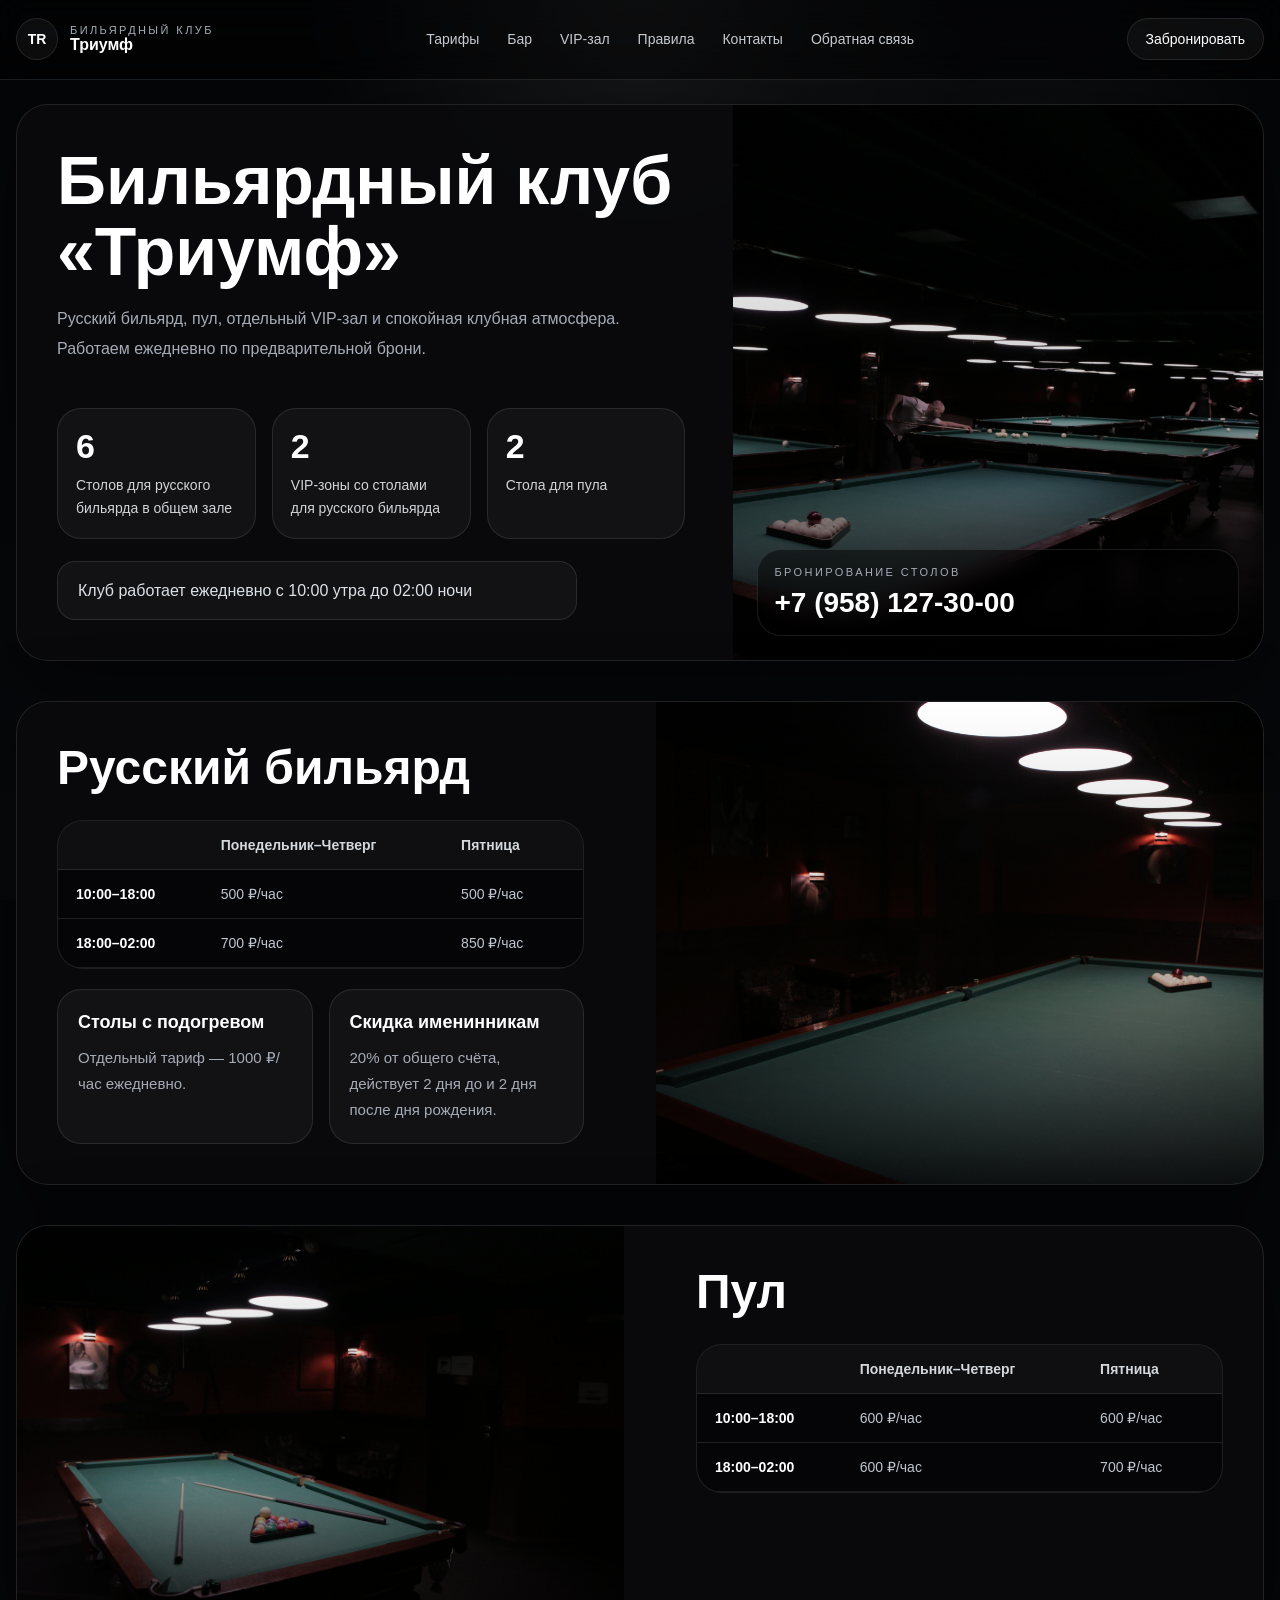
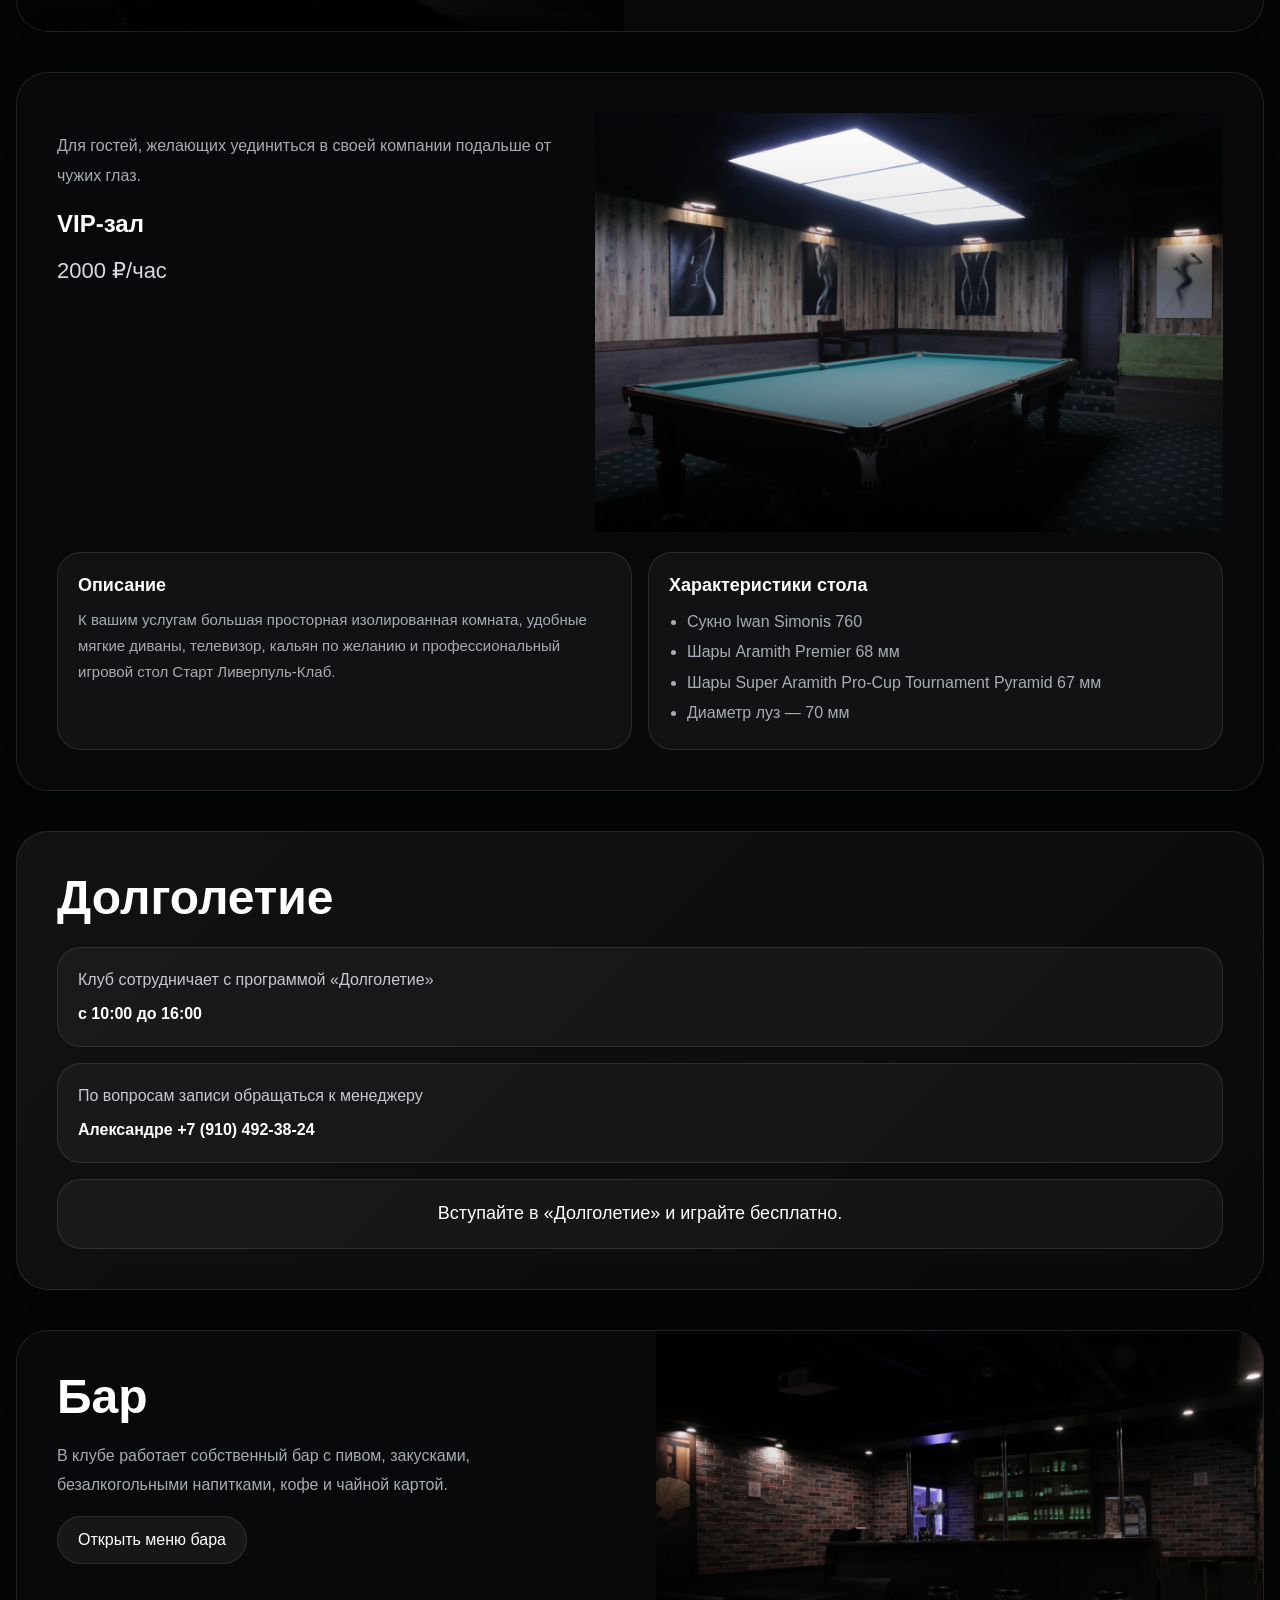
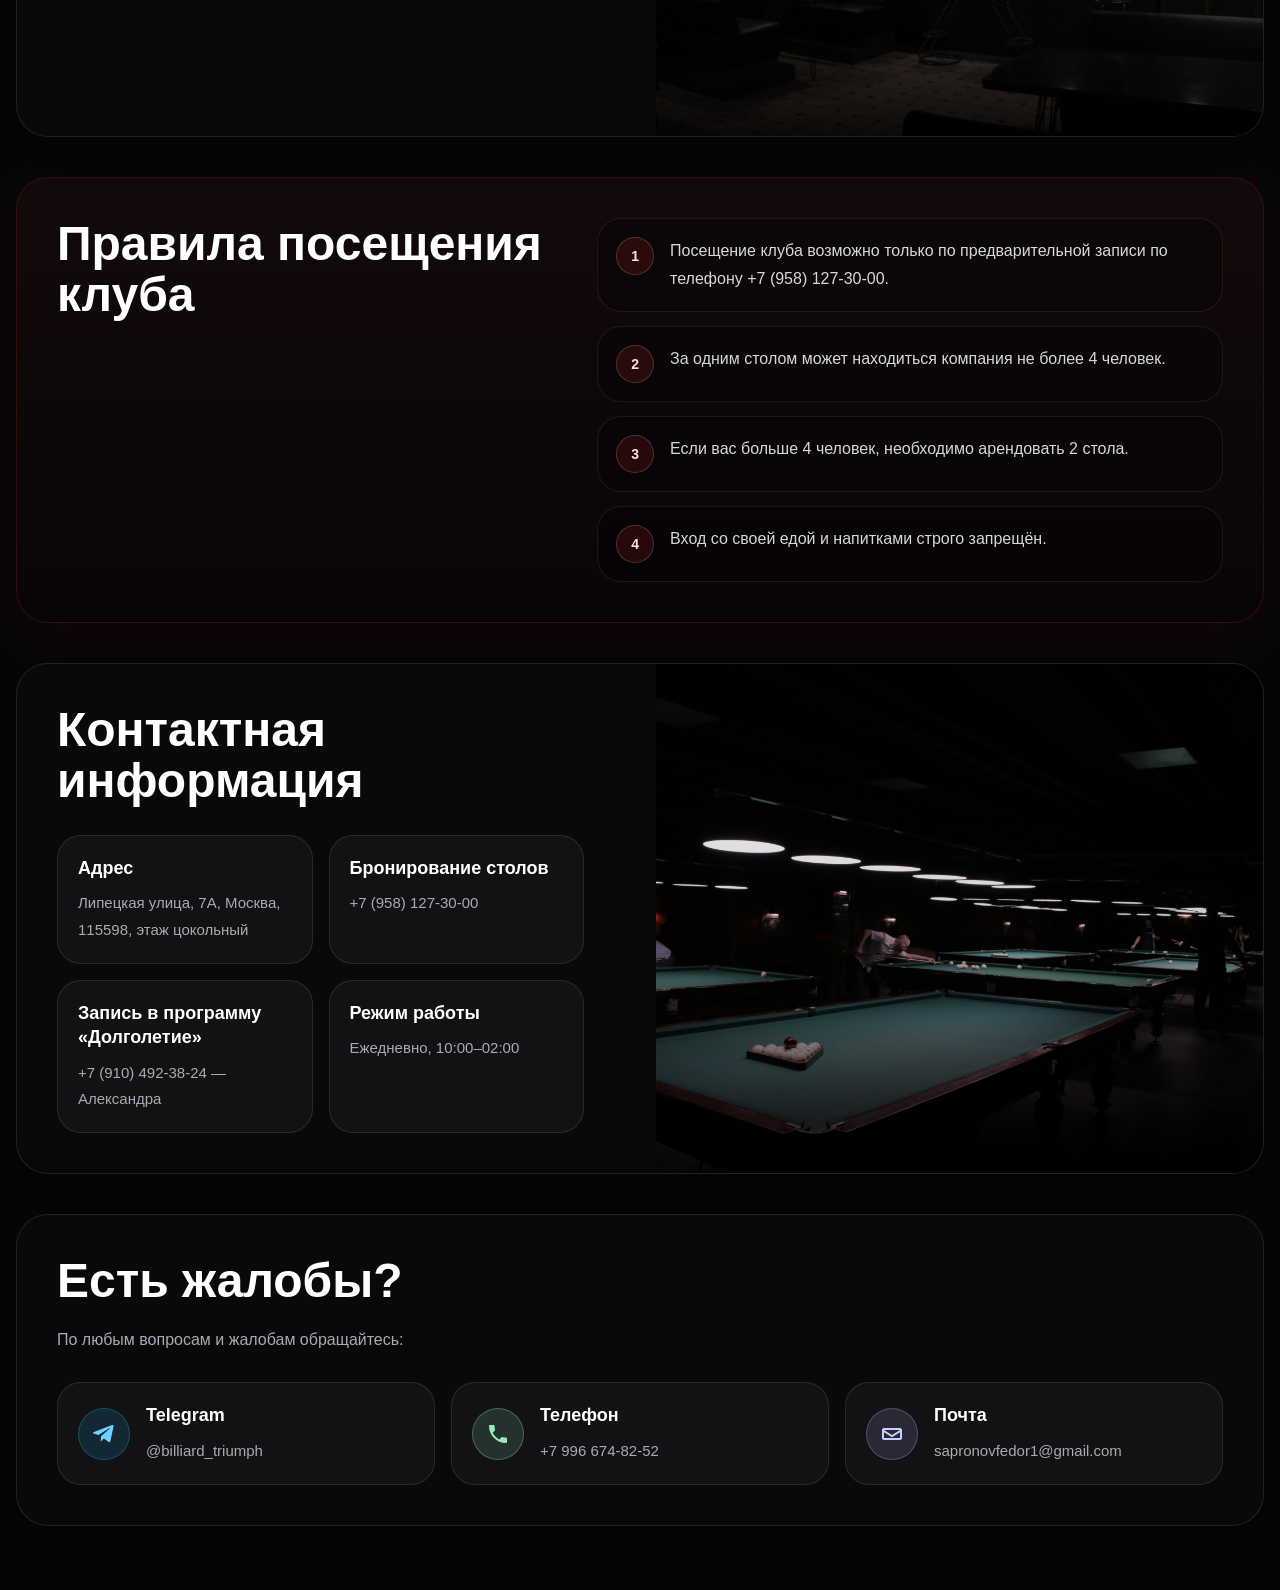
==== commit 0e2812a6: "Updated bar page and main page" ====
--- a/index.html
+++ b/index.html
@@ -88,7 +88,7 @@
               <div class="hero-overlay"></div>
               <div class="hero-contact">
                 <div class="hero-contact-label">Бронирование столов</div>
-                <div class="hero-contact-phone">+7 (958) 127-30-0</div>
+                <div class="hero-contact-phone">+7 (958) 127-30-00</div>
               </div>
             </div>
           </div>
@@ -178,7 +178,7 @@
                     <tr>
                       <td>18:00–02:00</td>
                       <td>600 ₽/час</td>
-                      <td>750 ₽/час</td>
+                      <td>700 ₽/час</td>
                       <td>700 ₽/час</td>
                     </tr>
                   </tbody>
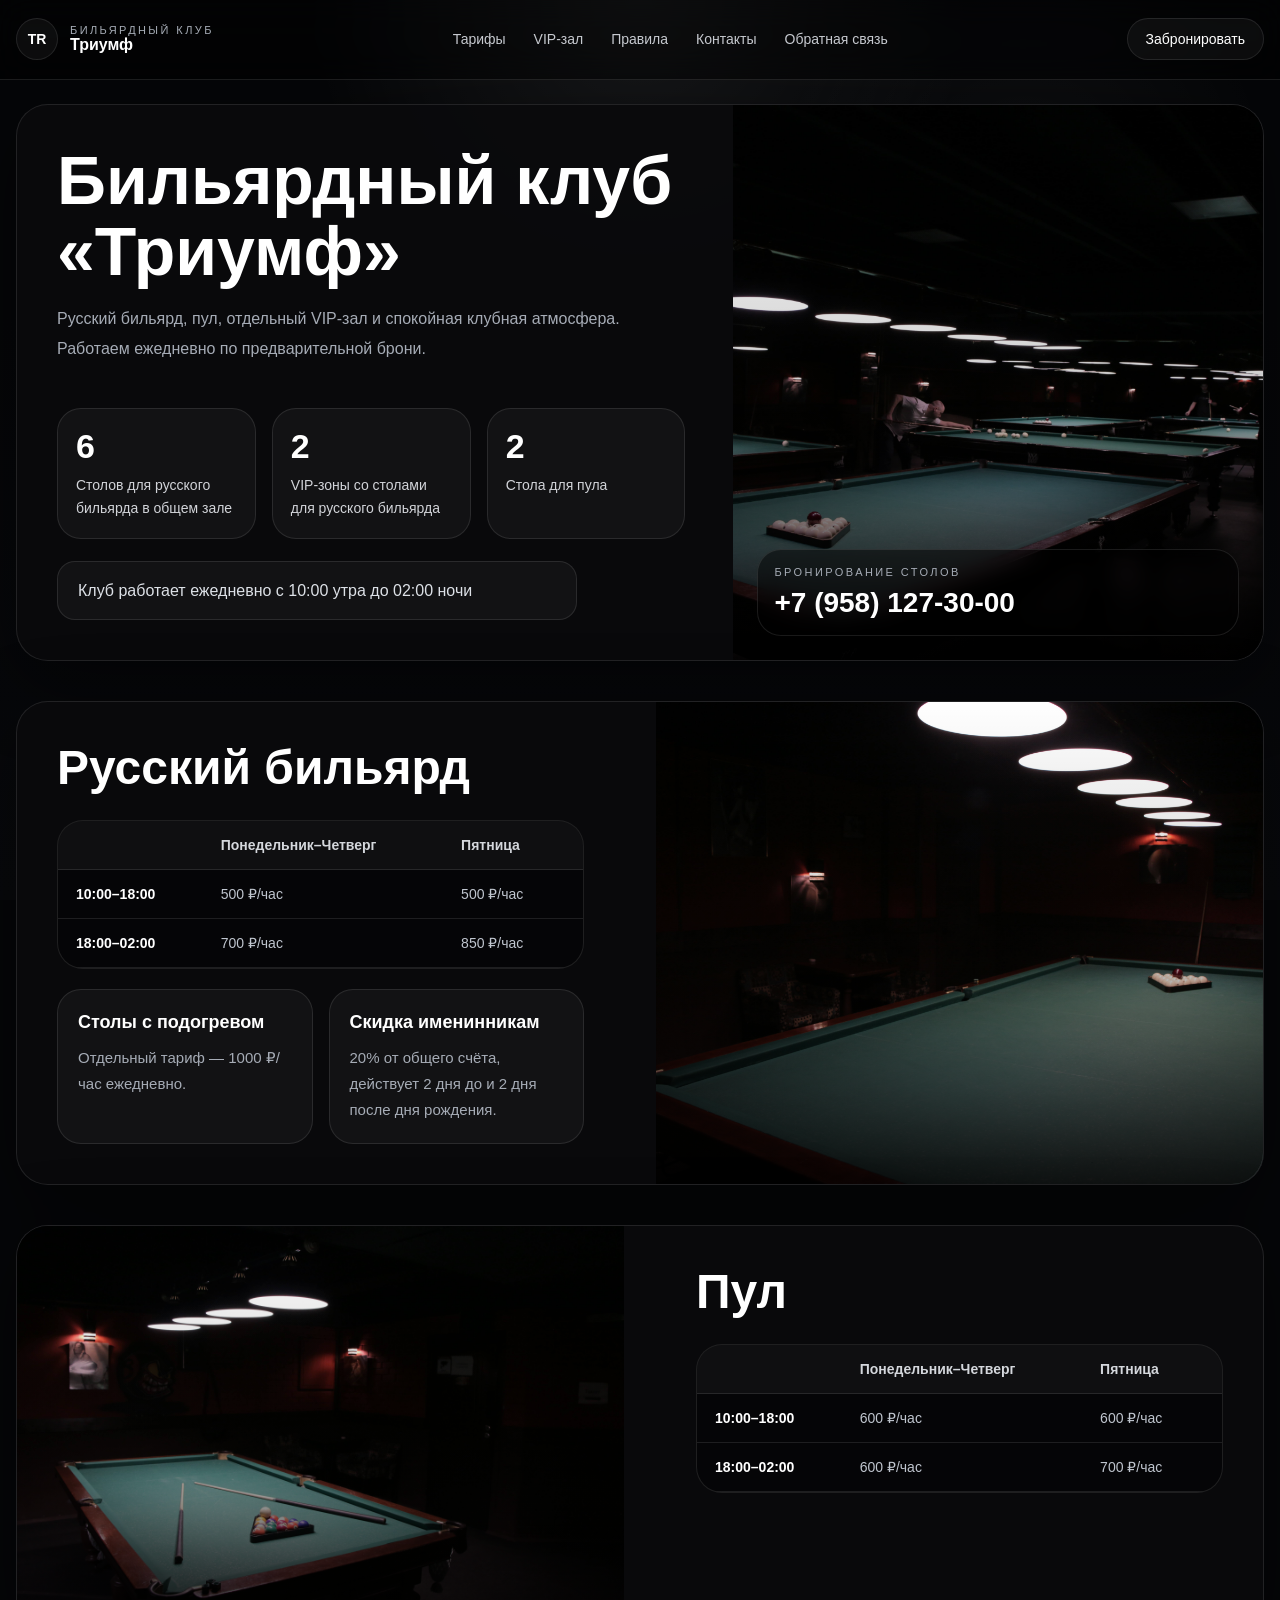
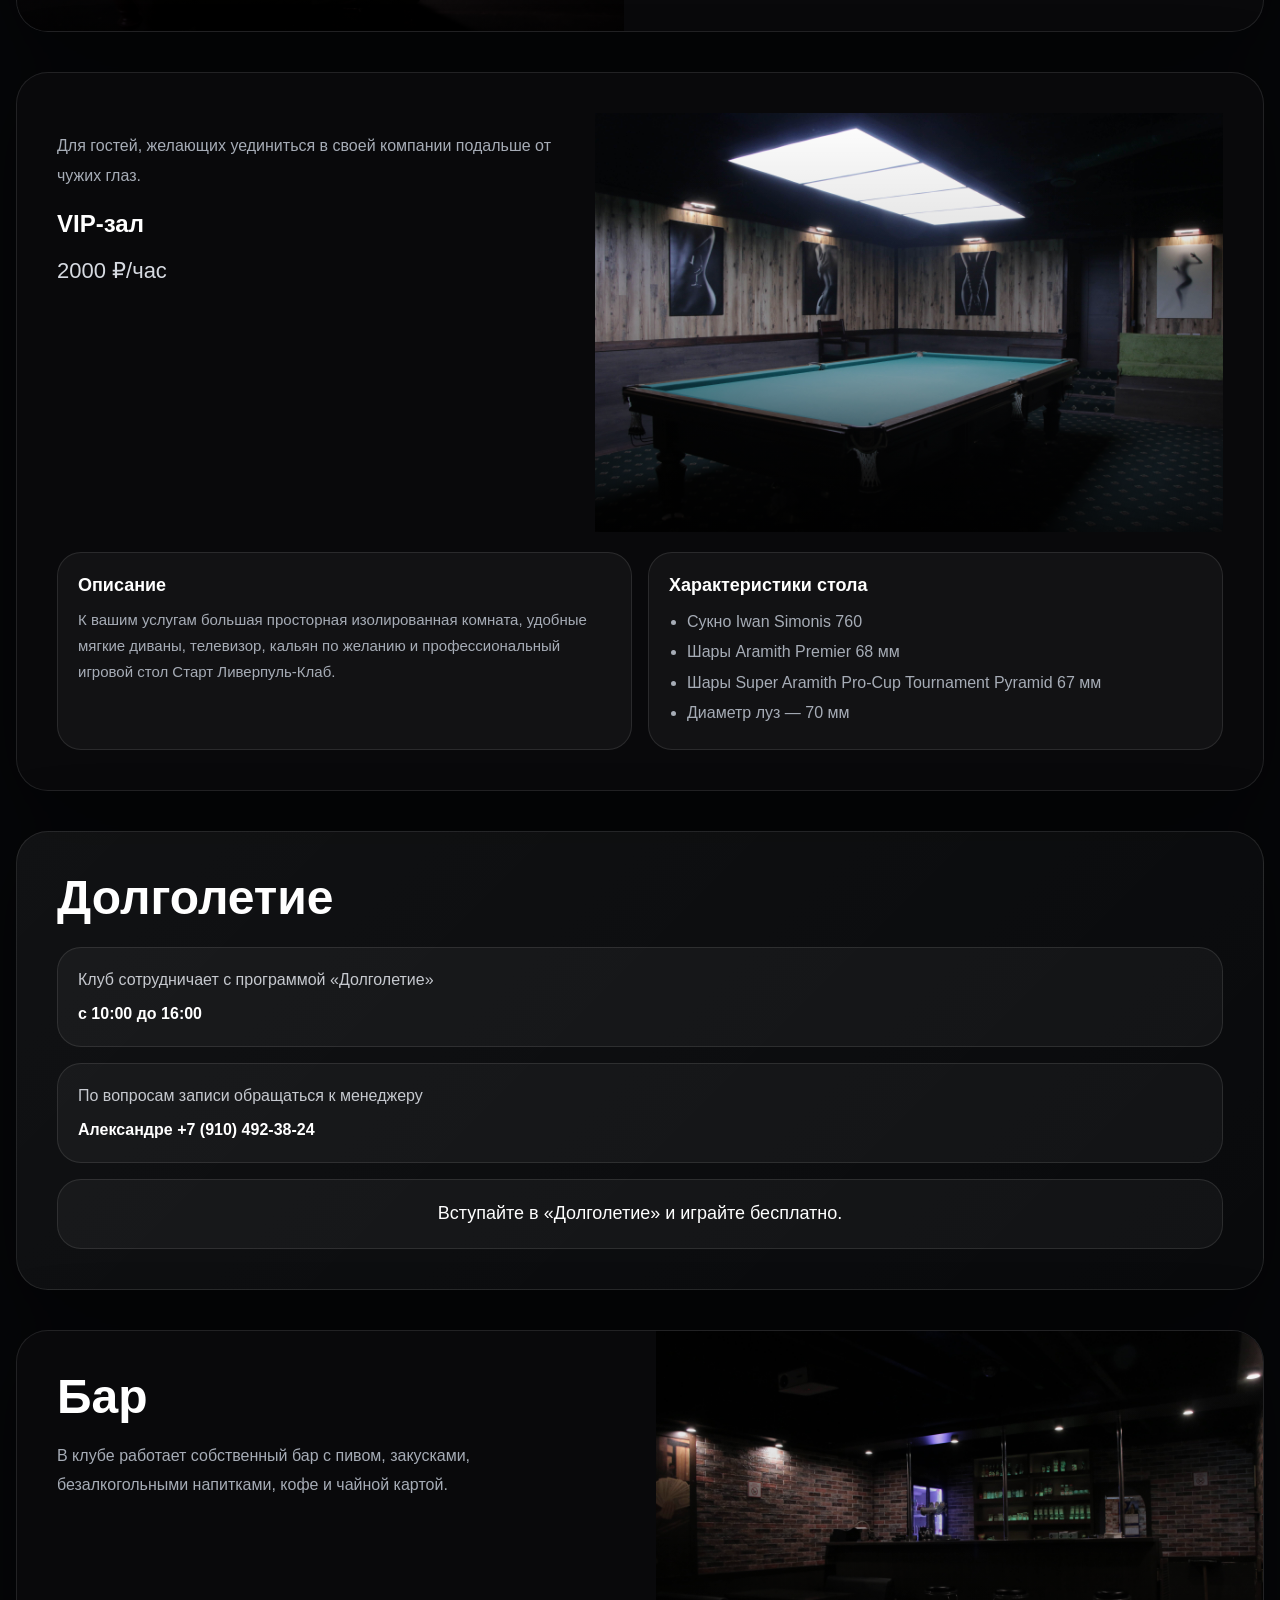
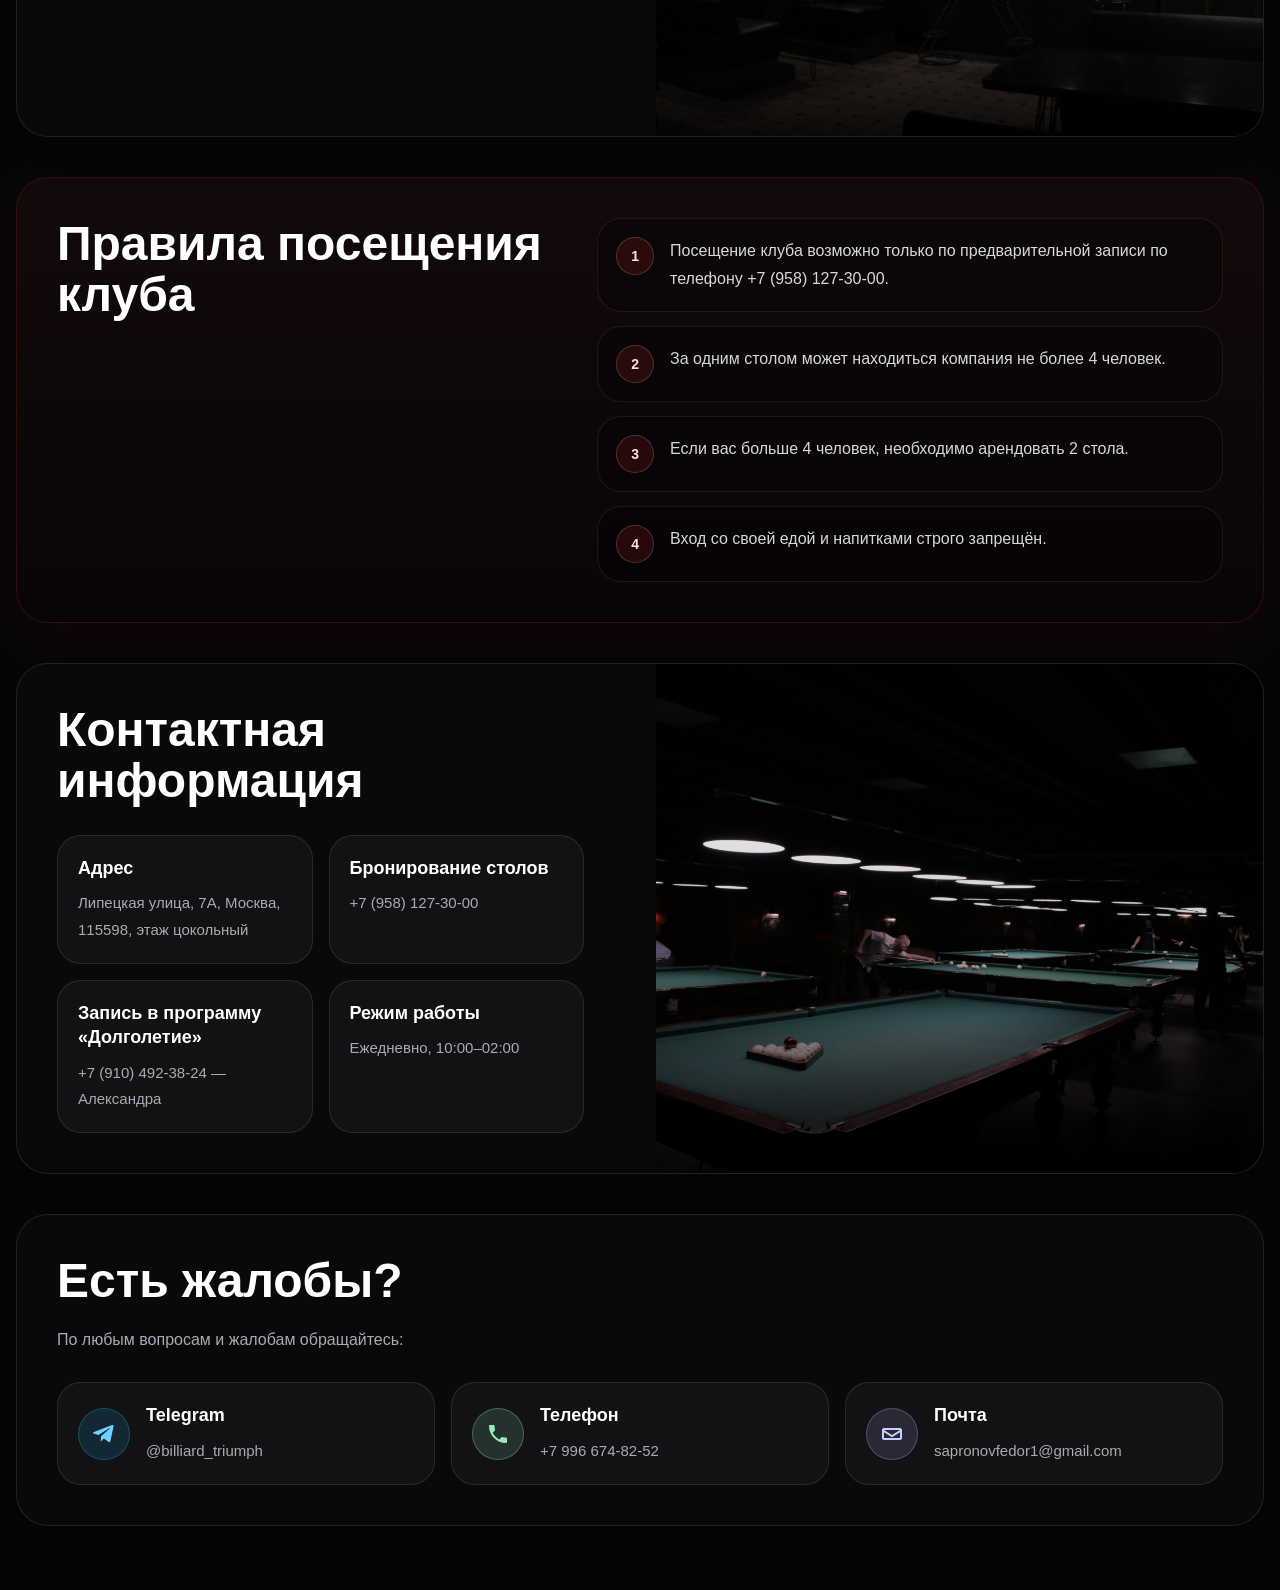
==== commit 72d6ef8e: "Hide bar menu" ====
--- a/index.html
+++ b/index.html
@@ -22,7 +22,7 @@
 
       <nav class="nav">
         <a href="#services">Тарифы</a>
-        <a href="bar.html">Бар</a>
+        <!-- <a href="bar.html">Бар</a> -->
         <a href="#vip">VIP-зал</a>
         <a href="#rules">Правила</a>
         <a href="#contacts">Контакты</a>
@@ -268,9 +268,9 @@
             В клубе работает собственный бар с пивом, закусками, безалкогольными напитками, кофе и чайной картой.
           </p>
 
-          <div class="bar-preview-actions">
+          <!-- <div class="bar-preview-actions">
             <a href="bar.html" class="bar-link-btn">Открыть меню бара</a>
-          </div>
+          </div> -->
         </div>
 
         <div class="section-image-wrap">
